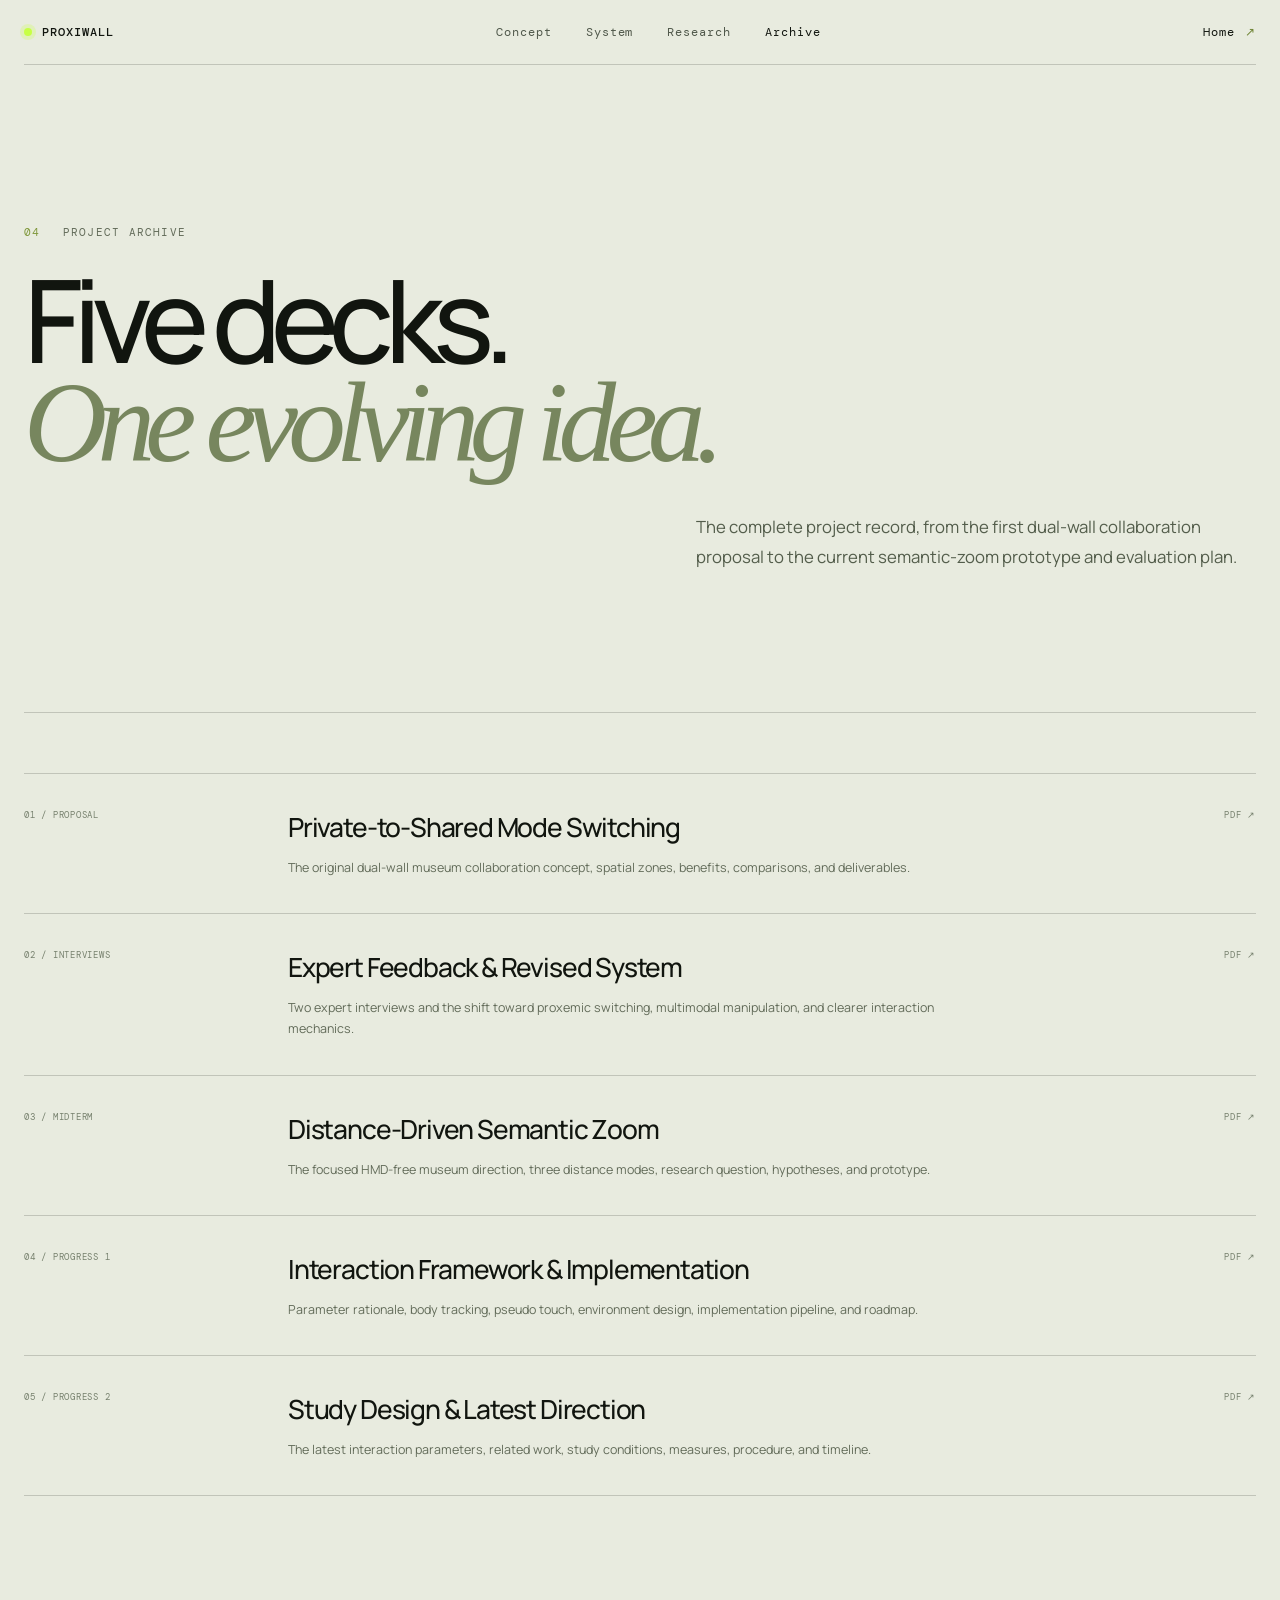
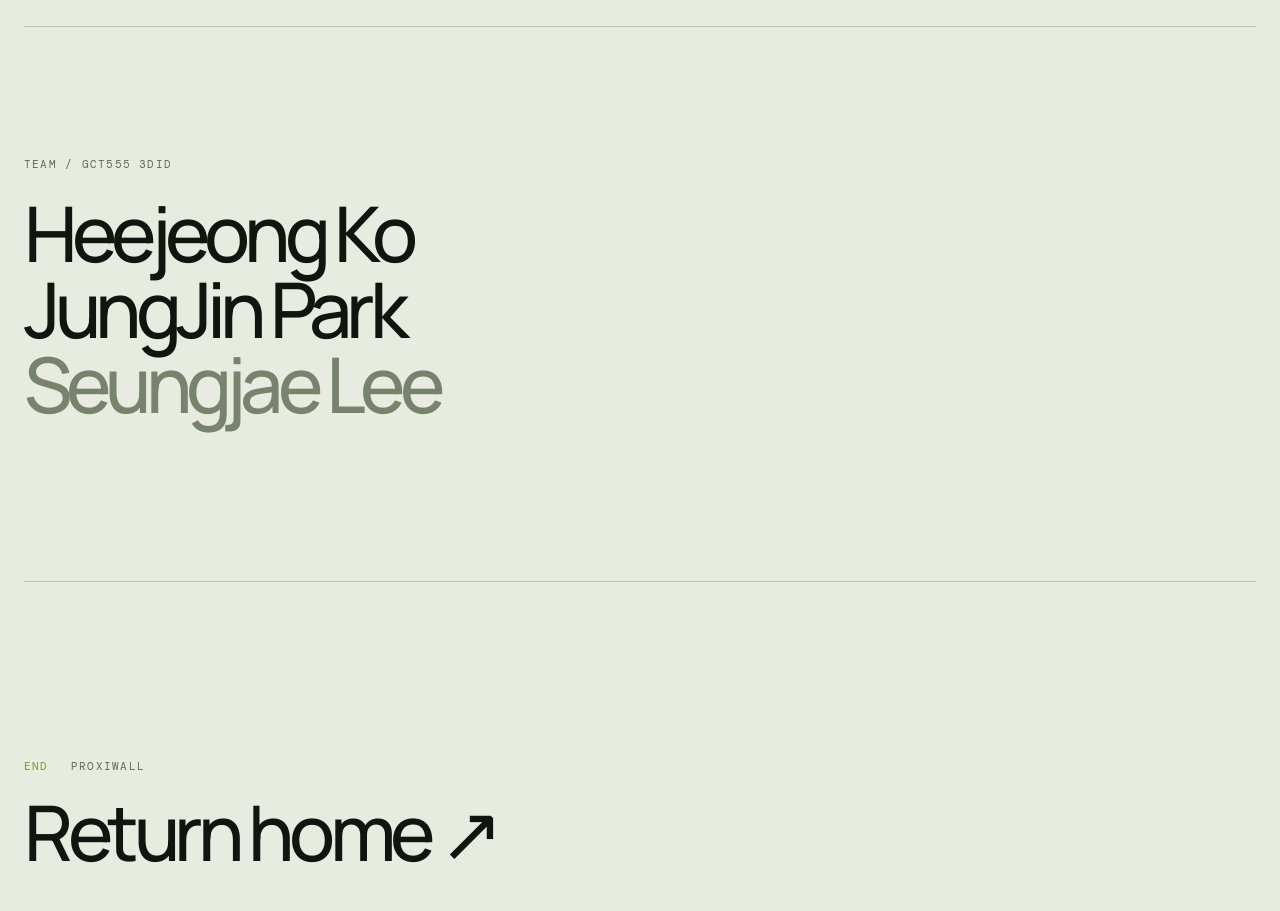
==== archive.html @ 72fbbf5c "Expand site with project research and archive" ====
<!doctype html><html lang="en"><head><meta charset="UTF-8"><meta name="viewport" content="width=device-width,initial-scale=1"><title>Archive — ProxiWall</title><link rel="preconnect" href="https://fonts.googleapis.com"><link rel="preconnect" href="https://fonts.gstatic.com" crossorigin><link href="https://fonts.googleapis.com/css2?family=DM+Mono:wght@300;400;500&family=Manrope:wght@400;500;600;700&display=swap" rel="stylesheet"><link rel="stylesheet" href="./styles.css"></head><body>
<header class="site-header"><a class="wordmark" href="./index.html"><span class="wordmark-dot"></span>PROXIWALL</a><nav><a href="./concept.html">Concept</a><a href="./system.html">System</a><a href="./research.html">Research</a><a class="active" href="./archive.html">Archive</a></nav><a class="header-cta" href="./index.html">Home <span>↗</span></a></header>
<main class="page-shell"><section class="page-hero"><p class="eyebrow"><span>04</span> Project Archive</p><h1>Five decks.<br><em>One evolving idea.</em></h1><p class="lede">The complete project record, from the first dual-wall collaboration proposal to the current semantic-zoom prototype and evaluation plan.</p></section>
<section class="archive-list">
  <a href="./assets/docs/proxiwall-proposal.pdf"><span>01 / PROPOSAL</span><div><h2>Private-to-Shared Mode Switching</h2><p>The original dual-wall museum collaboration concept, spatial zones, benefits, comparisons, and deliverables.</p></div><b>PDF ↗</b></a>
  <a href="./assets/docs/proxiwall-interviews.pdf"><span>02 / INTERVIEWS</span><div><h2>Expert Feedback & Revised System</h2><p>Two expert interviews and the shift toward proxemic switching, multimodal manipulation, and clearer interaction mechanics.</p></div><b>PDF ↗</b></a>
  <a href="./assets/docs/proxiwall-midterm.pdf"><span>03 / MIDTERM</span><div><h2>Distance-Driven Semantic Zoom</h2><p>The focused HMD-free museum direction, three distance modes, research question, hypotheses, and prototype.</p></div><b>PDF ↗</b></a>
  <a href="./assets/docs/proxiwall-progress-1.pdf"><span>04 / PROGRESS 1</span><div><h2>Interaction Framework & Implementation</h2><p>Parameter rationale, body tracking, pseudo touch, environment design, implementation pipeline, and roadmap.</p></div><b>PDF ↗</b></a>
  <a href="./assets/docs/proxiwall-progress-2.pdf"><span>05 / PROGRESS 2</span><div><h2>Study Design & Latest Direction</h2><p>The latest interaction parameters, related work, study conditions, measures, procedure, and timeline.</p></div><b>PDF ↗</b></a>
</section>
<section class="team-section"><p class="section-index">TEAM / GCT555 3DID</p><h2>Heejeong Ko<br>JungJin Park<br><span>Seungjae Lee</span></h2></section>
</main><footer><div><p class="eyebrow"><span>END</span> ProxiWall</p><h2><a href="./index.html">Return home ↗</a></h2></div></footer></body></html>
---- styles.css ----
:root {
  --ink: #11150f;
  --paper: #e8ebdf;
  --paper-soft: #d9decf;
  --acid: #c7ff45;
  --muted: #87907c;
  --line: rgba(17, 21, 15, 0.18);
  --mono: "DM Mono", monospace;
  --sans: "Manrope", sans-serif;
}

* {
  box-sizing: border-box;
}

html {
  scroll-behavior: smooth;
}

body {
  margin: 0;
  overflow-x: hidden;
  background: var(--paper);
  color: var(--ink);
  font-family: var(--sans);
}

a {
  color: inherit;
  text-decoration: none;
}

.ambient {
  position: fixed;
  z-index: -1;
  width: 35rem;
  height: 35rem;
  border-radius: 50%;
  filter: blur(100px);
  opacity: 0.23;
  pointer-events: none;
}

.ambient-one {
  top: -15rem;
  right: -8rem;
  background: var(--acid);
}

.ambient-two {
  bottom: 15%;
  left: -25rem;
  background: #a9b6ff;
}

.site-header {
  width: min(1400px, calc(100% - 48px));
  margin: 0 auto;
  padding: 24px 0;
  display: flex;
  align-items: center;
  justify-content: space-between;
  border-bottom: 1px solid var(--line);
  font-family: var(--mono);
  font-size: 0.75rem;
  letter-spacing: 0.08em;
}

.wordmark {
  display: flex;
  align-items: center;
  gap: 10px;
  font-weight: 500;
}

.wordmark-dot {
  width: 8px;
  height: 8px;
  border-radius: 50%;
  background: var(--acid);
  box-shadow: 0 0 0 4px rgba(199, 255, 69, 0.25);
}

nav {
  display: flex;
  gap: 34px;
}

nav a {
  color: #50584b;
  transition: color 180ms ease;
}

nav a:hover {
  color: var(--ink);
}

.header-cta {
  display: flex;
  gap: 10px;
  align-items: center;
}

.header-cta span {
  color: #708537;
}

main,
footer {
  width: min(1400px, calc(100% - 48px));
  margin-inline: auto;
}

.hero {
  min-height: calc(100vh - 74px);
  padding: 80px 0 70px;
  display: grid;
  grid-template-columns: minmax(0, 0.9fr) minmax(500px, 1.1fr);
  gap: 70px;
  align-items: center;
}

.eyebrow,
.section-index {
  margin: 0;
  color: #626b59;
  font-family: var(--mono);
  font-size: 0.7rem;
  letter-spacing: 0.11em;
  text-transform: uppercase;
}

.eyebrow span {
  margin-right: 14px;
  color: #7f973b;
}

h1,
h2,
h3,
p {
  margin-top: 0;
}

h1 {
  margin: 32px 0 28px;
  font-size: clamp(4.7rem, 9vw, 9.2rem);
  line-height: 0.85;
  letter-spacing: -0.085em;
  font-weight: 500;
}

h1 em {
  color: #77865e;
  font-family: Georgia, serif;
  font-weight: 400;
}

.hero-description {
  max-width: 31rem;
  color: #535d4b;
  font-size: 1rem;
  line-height: 1.8;
}

.hero-actions {
  margin-top: 42px;
  display: flex;
  align-items: center;
  gap: 30px;
}

.button {
  padding: 15px 21px;
  border-radius: 2px;
  font-family: var(--mono);
  font-size: 0.7rem;
  letter-spacing: 0.07em;
  text-transform: uppercase;
}

.button-primary {
  background: var(--ink);
  color: var(--paper);
  transition: transform 180ms ease, background 180ms ease;
}

.button-primary:hover {
  transform: translateY(-2px);
  background: #293122;
}

.text-link {
  color: #535d4b;
  font-family: var(--mono);
  font-size: 0.7rem;
  letter-spacing: 0.05em;
}

.text-link span {
  margin-left: 8px;
}

.proximity-demo {
  position: relative;
  min-height: 610px;
  overflow: hidden;
  border: 1px solid rgba(206, 223, 171, 0.16);
  background:
    radial-gradient(circle at 35% 50%, rgba(199, 255, 69, 0.12), transparent 25%),
    #151a12;
  color: var(--paper);
  cursor: crosshair;
}

.demo-grid {
  position: absolute;
  inset: 0;
  opacity: 0.15;
  background-image:
    linear-gradient(rgba(232, 235, 223, 0.28) 1px, transparent 1px),
    linear-gradient(90deg, rgba(232, 235, 223, 0.28) 1px, transparent 1px);
  background-size: 54px 54px;
}

.demo-label {
  position: absolute;
  z-index: 3;
  display: flex;
  justify-content: space-between;
  font-family: var(--mono);
  font-size: 0.6rem;
  letter-spacing: 0.1em;
}

.demo-label-top {
  top: 20px;
  left: 22px;
  right: 22px;
}

.status-light {
  color: var(--acid);
}

.status-light::before {
  content: "";
  display: inline-block;
  width: 5px;
  height: 5px;
  margin-right: 7px;
  border-radius: 50%;
  background: var(--acid);
  box-shadow: 0 0 8px var(--acid);
}

.range {
  position: absolute;
  z-index: 1;
  top: 50%;
  left: 34%;
  border: 1px solid rgba(199, 255, 69, 0.25);
  border-radius: 50%;
  transform: translate(-50%, -50%);
}

.range-one {
  width: 160px;
  height: 160px;
}

.range-two {
  width: 300px;
  height: 300px;
  opacity: 0.65;
}

.range-three {
  width: 450px;
  height: 450px;
  opacity: 0.35;
}

.presence {
  position: absolute;
  z-index: 2;
  top: 50%;
  left: 34%;
  width: 22px;
  height: 22px;
  border: 1px solid var(--acid);
  border-radius: 50%;
  transform: translate(-50%, -50%);
  transition: top 300ms ease-out, left 300ms ease-out;
}

.presence::before,
.presence::after {
  content: "";
  position: absolute;
  top: 50%;
  left: 50%;
  border-radius: 50%;
  transform: translate(-50%, -50%);
}

.presence::before {
  width: 46px;
  height: 46px;
  border: 1px solid rgba(199, 255, 69, 0.5);
  animation: pulse 2s infinite ease-out;
}

.presence::after {
  width: 5px;
  height: 5px;
  background: var(--acid);
  box-shadow: 0 0 12px var(--acid);
}

@keyframes pulse {
  0% { transform: translate(-50%, -50%) scale(0.7); opacity: 0; }
  35% { opacity: 1; }
  100% { transform: translate(-50%, -50%) scale(1.5); opacity: 0; }
}

.wall-plane {
  position: absolute;
  z-index: 2;
  top: 70px;
  right: 13%;
  bottom: 68px;
  width: 28%;
  border: 1px solid rgba(232, 235, 223, 0.22);
  background: linear-gradient(90deg, rgba(232, 235, 223, 0.02), rgba(199, 255, 69, 0.08));
  box-shadow: 30px 0 90px rgba(199, 255, 69, 0.04);
}

.wall-plane span {
  position: absolute;
  right: -4px;
  bottom: -24px;
  color: #8e9984;
  font-family: var(--mono);
  font-size: 0.55rem;
  letter-spacing: 0.1em;
}

.wall-line {
  position: absolute;
  top: 50%;
  left: 0;
  right: 0;
  height: 1px;
  background: var(--acid);
  box-shadow: 0 0 20px rgba(199, 255, 69, 0.65);
  opacity: 0.65;
}

.distance-readout {
  position: absolute;
  z-index: 3;
  bottom: 20px;
  left: 22px;
  display: flex;
  flex-direction: column;
  gap: 3px;
  font-family: var(--mono);
}

.distance-readout span {
  color: #87907c;
  font-size: 0.5rem;
  letter-spacing: 0.12em;
}

.distance-readout strong {
  color: var(--acid);
  font-size: 1.2rem;
  font-weight: 300;
}

.statement,
.system,
.status-section {
  border-top: 1px solid var(--line);
}

.statement {
  padding: 130px 0;
}

.statement h2,
.system h2,
.status-section h2,
footer h2 {
  margin: 35px 0 0;
  font-size: clamp(2.8rem, 6vw, 6.2rem);
  line-height: 1.02;
  letter-spacing: -0.07em;
  font-weight: 500;
}

.statement h2 span,
.system h2 span,
.status-section h2 span {
  color: #78836d;
}

.statement-details {
  width: 54%;
  margin: 70px 0 0 auto;
  display: grid;
  grid-template-columns: 1.3fr 0.7fr;
  gap: 60px;
}

.statement-details > p,
.section-heading > p,
.status-panel > p {
  color: #586151;
  font-size: 0.9rem;
  line-height: 1.8;
}

.principles {
  display: flex;
  flex-direction: column;
  border-top: 1px solid var(--line);
}

.principles span {
  padding: 10px 0;
  border-bottom: 1px solid var(--line);
  color: #535d4b;
  font-family: var(--mono);
  font-size: 0.62rem;
  letter-spacing: 0.08em;
}

.system {
  padding: 130px 0;
}

.section-heading {
  display: flex;
  align-items: end;
  justify-content: space-between;
  gap: 40px;
}

.section-heading > p {
  max-width: 350px;
  margin-bottom: 10px;
}

.system-grid {
  margin-top: 80px;
  display: grid;
  grid-template-columns: repeat(3, 1fr);
  border-top: 1px solid var(--line);
  border-bottom: 1px solid var(--line);
}

.system-grid article {
  min-height: 390px;
  padding: 24px;
  display: flex;
  flex-direction: column;
  border-right: 1px solid var(--line);
  transition: background 200ms ease;
}

.system-grid article:last-child {
  border-right: 0;
}

.system-grid article:hover {
  background: rgba(255, 255, 255, 0.25);
}

.card-number,
.card-meta {
  color: #707a68;
  font-family: var(--mono);
  font-size: 0.58rem;
  letter-spacing: 0.1em;
}

.card-icon {
  position: relative;
  width: 84px;
  height: 84px;
  margin: 56px 0 36px;
}

.signal-icon i {
  position: absolute;
  top: 50%;
  left: 50%;
  border: 1px solid #879f4b;
  border-radius: 50%;
  transform: translate(-50%, -50%);
}

.signal-icon i:nth-child(1) { width: 14px; height: 14px; background: #879f4b; }
.signal-icon i:nth-child(2) { width: 48px; height: 48px; opacity: 0.7; }
.signal-icon i:nth-child(3) { width: 82px; height: 82px; opacity: 0.35; }

.process-icon {
  display: grid;
  grid-template-columns: repeat(2, 1fr);
  gap: 5px;
}

.process-icon i {
  border: 1px solid #879f4b;
}

.process-icon i:nth-child(2),
.process-icon i:nth-child(3) {
  background: rgba(135, 159, 75, 0.25);
}

.response-icon {
  display: flex;
  align-items: center;
  gap: 8px;
}

.response-icon i {
  width: 8px;
  background: #879f4b;
}

.response-icon i:nth-child(1) { height: 30px; opacity: 0.45; }
.response-icon i:nth-child(2) { height: 58px; opacity: 0.7; }
.response-icon i:nth-child(3) { height: 84px; }

.system-grid h3 {
  margin-bottom: 12px;
  font-size: 1.55rem;
  letter-spacing: -0.04em;
  font-weight: 500;
}

.system-grid article > p:not(.card-number) {
  max-width: 250px;
  color: #626b59;
  font-size: 0.78rem;
  line-height: 1.7;
}

.card-meta {
  margin-top: auto;
}

.status-section {
  padding: 130px 0;
  display: grid;
  grid-template-columns: 1fr 1fr;
  gap: 90px;
}

.status-panel {
  align-self: end;
  padding-top: 20px;
  border-top: 1px solid var(--ink);
}

.status-row {
  padding: 17px 0;
  display: flex;
  justify-content: space-between;
  border-bottom: 1px solid var(--line);
  font-family: var(--mono);
  font-size: 0.65rem;
  letter-spacing: 0.06em;
}

.status-row span {
  color: #747e6b;
}

.status-row strong {
  font-weight: 400;
}

.progress-track {
  height: 4px;
  margin: 38px 0 25px;
  background: rgba(17, 21, 15, 0.1);
}

.progress-track span {
  display: block;
  width: 44%;
  height: 100%;
  background: #859b4d;
}

.status-panel > p {
  max-width: 420px;
  margin-bottom: 0;
}

footer {
  min-height: 330px;
  padding: 72px 0 40px;
  display: grid;
  grid-template-columns: 1fr auto;
  align-items: end;
  border-top: 1px solid var(--line);
}

footer h2 {
  margin-top: 20px;
}

.footer-note,
.back-to-top {
  color: #626b59;
  font-family: var(--mono);
  font-size: 0.62rem;
  letter-spacing: 0.08em;
}

.footer-note {
  align-self: end;
  margin: 0 80px 5px 0;
}

.back-to-top {
  position: absolute;
  right: max(24px, calc((100vw - 1400px) / 2));
}

@media (max-width: 1000px) {
  .hero {
    grid-template-columns: 1fr;
  }

  .proximity-demo {
    min-height: 520px;
  }

  .statement-details {
    width: 75%;
  }
}

@media (max-width: 720px) {
  .site-header,
  main,
  footer {
    width: min(100% - 32px, 1400px);
  }

  .site-header nav {
    display: none;
  }

  .header-cta {
    font-size: 0;
  }

  .header-cta span {
    font-size: 1rem;
  }

  .hero {
    min-height: auto;
    padding: 60px 0 80px;
    gap: 60px;
  }

  h1 {
    font-size: clamp(4rem, 22vw, 6rem);
  }

  .hero-actions {
    align-items: flex-start;
    flex-direction: column;
    gap: 22px;
  }

  .proximity-demo {
    min-height: 430px;
  }

  .range-three {
    width: 330px;
    height: 330px;
  }

  .range-two {
    width: 230px;
    height: 230px;
  }

  .wall-plane {
    right: 8%;
  }

  .statement,
  .system,
  .status-section {
    padding: 85px 0;
  }

  .statement-details,
  .section-heading,
  .status-section {
    width: 100%;
    grid-template-columns: 1fr;
  }

  .statement-details {
    margin-top: 45px;
    gap: 32px;
  }

  .section-heading {
    display: grid;
  }

  .system-grid {
    grid-template-columns: 1fr;
    margin-top: 50px;
  }

  .system-grid article {
    min-height: 330px;
    border-right: 0;
    border-bottom: 1px solid var(--line);
  }

  .system-grid article:last-child {
    border-bottom: 0;
  }

  .card-icon {
    margin: 38px 0 30px;
  }

  .status-section {
    gap: 60px;
  }

  footer {
    min-height: 280px;
    grid-template-columns: 1fr;
    gap: 40px;
  }

  .footer-note {
    display: none;
  }
}

@media (prefers-reduced-motion: reduce) {
  html {
    scroll-behavior: auto;
  }

  *,
  *::before,
  *::after {
    animation-duration: 0.01ms !important;
    transition-duration: 0.01ms !important;
  }
}

/* Multi-page project story */
nav a.active {
  color: var(--ink);
}

.zone-label {
  position: absolute;
  z-index: 3;
  color: #87907c;
  font-family: var(--mono);
  font-size: 0.48rem;
  line-height: 1.7;
  letter-spacing: 0.08em;
  pointer-events: none;
}

.zone-label b {
  color: var(--acid);
  font-weight: 300;
}

.zone-overview { left: 7%; top: 28%; }
.zone-browse { left: 27%; top: 18%; }
.zone-detail { right: 7%; top: 25%; text-align: right; }

.mode-glyph {
  width: 110px;
  height: 84px;
  margin: 56px 0 36px;
  display: grid;
  gap: 5px;
  align-content: center;
}

.mode-glyph i {
  display: block;
  min-height: 18px;
  border: 1px solid #879f4b;
  background: rgba(135, 159, 75, 0.14);
}

.glyph-overview { grid-template-columns: repeat(4, 1fr); }
.glyph-browse { grid-template-columns: repeat(5, 1fr); }
.glyph-browse i:nth-child(3) { min-height: 42px; background: rgba(135, 159, 75, 0.42); }
.glyph-detail { grid-template-columns: 1fr; width: 70px; }
.glyph-detail i { min-height: 70px; background: rgba(135, 159, 75, 0.32); }

.featured-visual {
  padding: 130px 0;
  border-top: 1px solid var(--line);
}

.slide-frame {
  margin: 60px 0 0;
  padding: 10px;
  border: 1px solid var(--line);
  background: rgba(255, 255, 255, 0.28);
}

.slide-frame img {
  display: block;
  width: 100%;
  height: auto;
  filter: saturate(0.72) contrast(1.02);
}

.slide-frame figcaption {
  padding: 12px 4px 2px;
  color: #6f7868;
  font-family: var(--mono);
  font-size: 0.57rem;
  letter-spacing: 0.08em;
  text-transform: uppercase;
}

.page-shell {
  width: min(1400px, calc(100% - 48px));
}

.page-hero {
  min-height: 72vh;
  padding: 110px 0 90px;
  display: flex;
  flex-direction: column;
  justify-content: center;
  border-bottom: 1px solid var(--line);
}

.page-hero h1 {
  max-width: 1100px;
  margin-bottom: 40px;
}

.page-hero .lede {
  width: min(560px, 100%);
  margin: 0 0 0 auto;
  color: #535d4b;
  font-size: 1.05rem;
  line-height: 1.8;
}

.chapter {
  min-height: 70vh;
  padding: 100px 0;
  display: grid;
  grid-template-columns: 0.35fr 1fr;
  gap: 70px;
  border-bottom: 1px solid var(--line);
}

.chapter-label {
  display: flex;
  gap: 20px;
  color: #707a68;
  font-family: var(--mono);
  font-size: 0.62rem;
  letter-spacing: 0.08em;
  text-transform: uppercase;
}

.chapter-label span {
  color: #879f4b;
}

.chapter-body {
  max-width: 850px;
}

.chapter-body h2,
.feature-pair h2,
.evolution h2,
.interview-section h2,
.team-section h2 {
  margin: 24px 0 30px;
  font-size: clamp(3rem, 6vw, 6.5rem);
  line-height: 0.98;
  letter-spacing: -0.075em;
  font-weight: 500;
}

.chapter-body > p:not(.distance-tag),
.feature-pair > div > p:last-child {
  max-width: 650px;
  color: #596252;
  font-size: 0.95rem;
  line-height: 1.9;
}

.distance-tag {
  color: #829745;
  font-family: var(--mono);
  font-size: 0.68rem;
  letter-spacing: 0.12em;
}

.metric-strip {
  margin-top: 70px;
  display: grid;
  grid-template-columns: repeat(3, 1fr);
  border-top: 1px solid var(--line);
}

.metric-strip span {
  padding: 16px 14px 16px 0;
  border-bottom: 1px solid var(--line);
  color: #626b59;
  font-family: var(--mono);
  font-size: 0.6rem;
  letter-spacing: 0.06em;
}

.slide-frame.wide {
  margin: 110px 0;
}

.evolution,
.interview-section,
.hypotheses,
.related-work,
.parameter-table,
.team-section {
  padding: 130px 0;
  border-top: 1px solid var(--line);
}

.evolution-grid,
.quote-grid,
.related-grid {
  margin-top: 65px;
  display: grid;
  grid-template-columns: repeat(3, 1fr);
  border-top: 1px solid var(--line);
  border-bottom: 1px solid var(--line);
}

.evolution-grid article,
.quote-grid article,
.related-grid article {
  min-height: 260px;
  padding: 26px;
  border-right: 1px solid var(--line);
}

.evolution-grid article:last-child,
.quote-grid article:last-child,
.related-grid article:last-child {
  border-right: 0;
}

.evolution-grid span,
.quote-grid span,
.related-grid span,
.spec-grid span {
  color: #77816e;
  font-family: var(--mono);
  font-size: 0.57rem;
  letter-spacing: 0.09em;
}

.evolution-grid h3,
.quote-grid h3,
.related-grid h3 {
  margin: 70px 0 14px;
  font-size: 1.4rem;
  letter-spacing: -0.04em;
  font-weight: 500;
}

.evolution-grid p,
.quote-grid p,
.related-grid p {
  color: #626b59;
  font-size: 0.78rem;
  line-height: 1.7;
}

.spec-grid {
  padding: 80px 0 120px;
  display: grid;
  grid-template-columns: repeat(4, 1fr);
  border-bottom: 1px solid var(--line);
}

.spec-grid article {
  padding: 22px;
  border-right: 1px solid var(--line);
}

.spec-grid article:last-child { border-right: 0; }

.spec-grid strong {
  display: block;
  margin: 35px 0 10px;
  color: #778d40;
  font-family: var(--mono);
  font-size: 1.8rem;
  font-weight: 300;
}

.spec-grid p {
  color: #626b59;
  font-size: 0.72rem;
  line-height: 1.7;
}

.feature-pair {
  padding: 120px 0;
  display: grid;
  grid-template-columns: 0.8fr 1.2fr;
  gap: 80px;
  align-items: center;
  border-bottom: 1px solid var(--line);
}

.feature-pair.reverse {
  grid-template-columns: 1.2fr 0.8fr;
}

.feature-pair .slide-frame {
  margin: 0;
}

.parameter-table {
  max-width: 900px;
  margin-left: auto;
}

.parameter-table .section-index {
  margin-bottom: 50px;
}

.research-question {
  padding: 140px 0;
  border-bottom: 1px solid var(--line);
}

.research-question blockquote {
  max-width: 1100px;
  margin: 55px 0 0;
  font-size: clamp(2.2rem, 5vw, 5.2rem);
  line-height: 1.1;
  letter-spacing: -0.065em;
  font-weight: 500;
}

.quote-grid {
  grid-template-columns: repeat(2, 1fr);
}

.quote-grid article {
  min-height: 340px;
}

.quote-grid h3 {
  margin-top: 100px;
  font-size: 2rem;
}

.hypothesis-list {
  margin-top: 65px;
  border-top: 1px solid var(--line);
}

.hypothesis-list article {
  padding: 24px 0;
  display: grid;
  grid-template-columns: 100px 1fr;
  border-bottom: 1px solid var(--line);
}

.hypothesis-list b {
  color: #829745;
  font-family: var(--mono);
  font-size: 0.75rem;
  font-weight: 400;
}

.hypothesis-list p {
  margin: 0;
  font-size: 1.15rem;
}

.archive-list {
  padding: 60px 0 130px;
}

.archive-list > a {
  padding: 35px 0;
  display: grid;
  grid-template-columns: 0.25fr 1fr auto;
  gap: 40px;
  align-items: start;
  border-bottom: 1px solid var(--line);
  transition: padding 180ms ease, background 180ms ease;
}

.archive-list > a:first-child {
  border-top: 1px solid var(--line);
}

.archive-list > a:hover {
  padding-left: 18px;
  padding-right: 18px;
  background: rgba(255,255,255,0.25);
}

.archive-list span,
.archive-list b {
  color: #77816e;
  font-family: var(--mono);
  font-size: 0.59rem;
  letter-spacing: 0.08em;
  font-weight: 400;
}

.archive-list h2 {
  margin: 0 0 12px;
  font-size: 1.65rem;
  letter-spacing: -0.045em;
  font-weight: 500;
}

.archive-list p {
  max-width: 680px;
  margin: 0;
  color: #626b59;
  font-size: 0.78rem;
  line-height: 1.7;
}

.team-section h2 span,
.chapter-body h2 span,
.feature-pair h2 span,
.evolution h2 span,
.interview-section h2 span {
  color: #78836d;
}

@media (max-width: 900px) {
  .chapter,
  .feature-pair,
  .feature-pair.reverse {
    grid-template-columns: 1fr;
  }

  .spec-grid {
    grid-template-columns: repeat(2, 1fr);
  }

  .spec-grid article:nth-child(2) { border-right: 0; }

  .evolution-grid,
  .related-grid {
    grid-template-columns: 1fr;
  }

  .evolution-grid article,
  .related-grid article {
    min-height: auto;
    border-right: 0;
    border-bottom: 1px solid var(--line);
  }
}

@media (max-width: 720px) {
  .page-shell {
    width: min(100% - 32px, 1400px);
  }

  .page-hero {
    min-height: 70vh;
    padding: 75px 0 65px;
  }

  .page-hero .lede {
    margin-left: 0;
  }

  .chapter,
  .feature-pair,
  .evolution,
  .interview-section,
  .hypotheses,
  .related-work,
  .parameter-table,
  .team-section,
  .featured-visual {
    padding: 80px 0;
  }

  .metric-strip,
  .quote-grid {
    grid-template-columns: 1fr;
  }

  .quote-grid article {
    min-height: 270px;
    border-right: 0;
    border-bottom: 1px solid var(--line);
  }

  .spec-grid {
    grid-template-columns: 1fr;
  }

  .spec-grid article {
    border-right: 0;
    border-bottom: 1px solid var(--line);
  }

  .archive-list > a {
    grid-template-columns: 1fr;
    gap: 15px;
  }

  .hypothesis-list article {
    grid-template-columns: 55px 1fr;
  }

  .slide-frame.wide {
    margin: 70px 0;
  }

  .zone-label {
    display: none;
  }
}
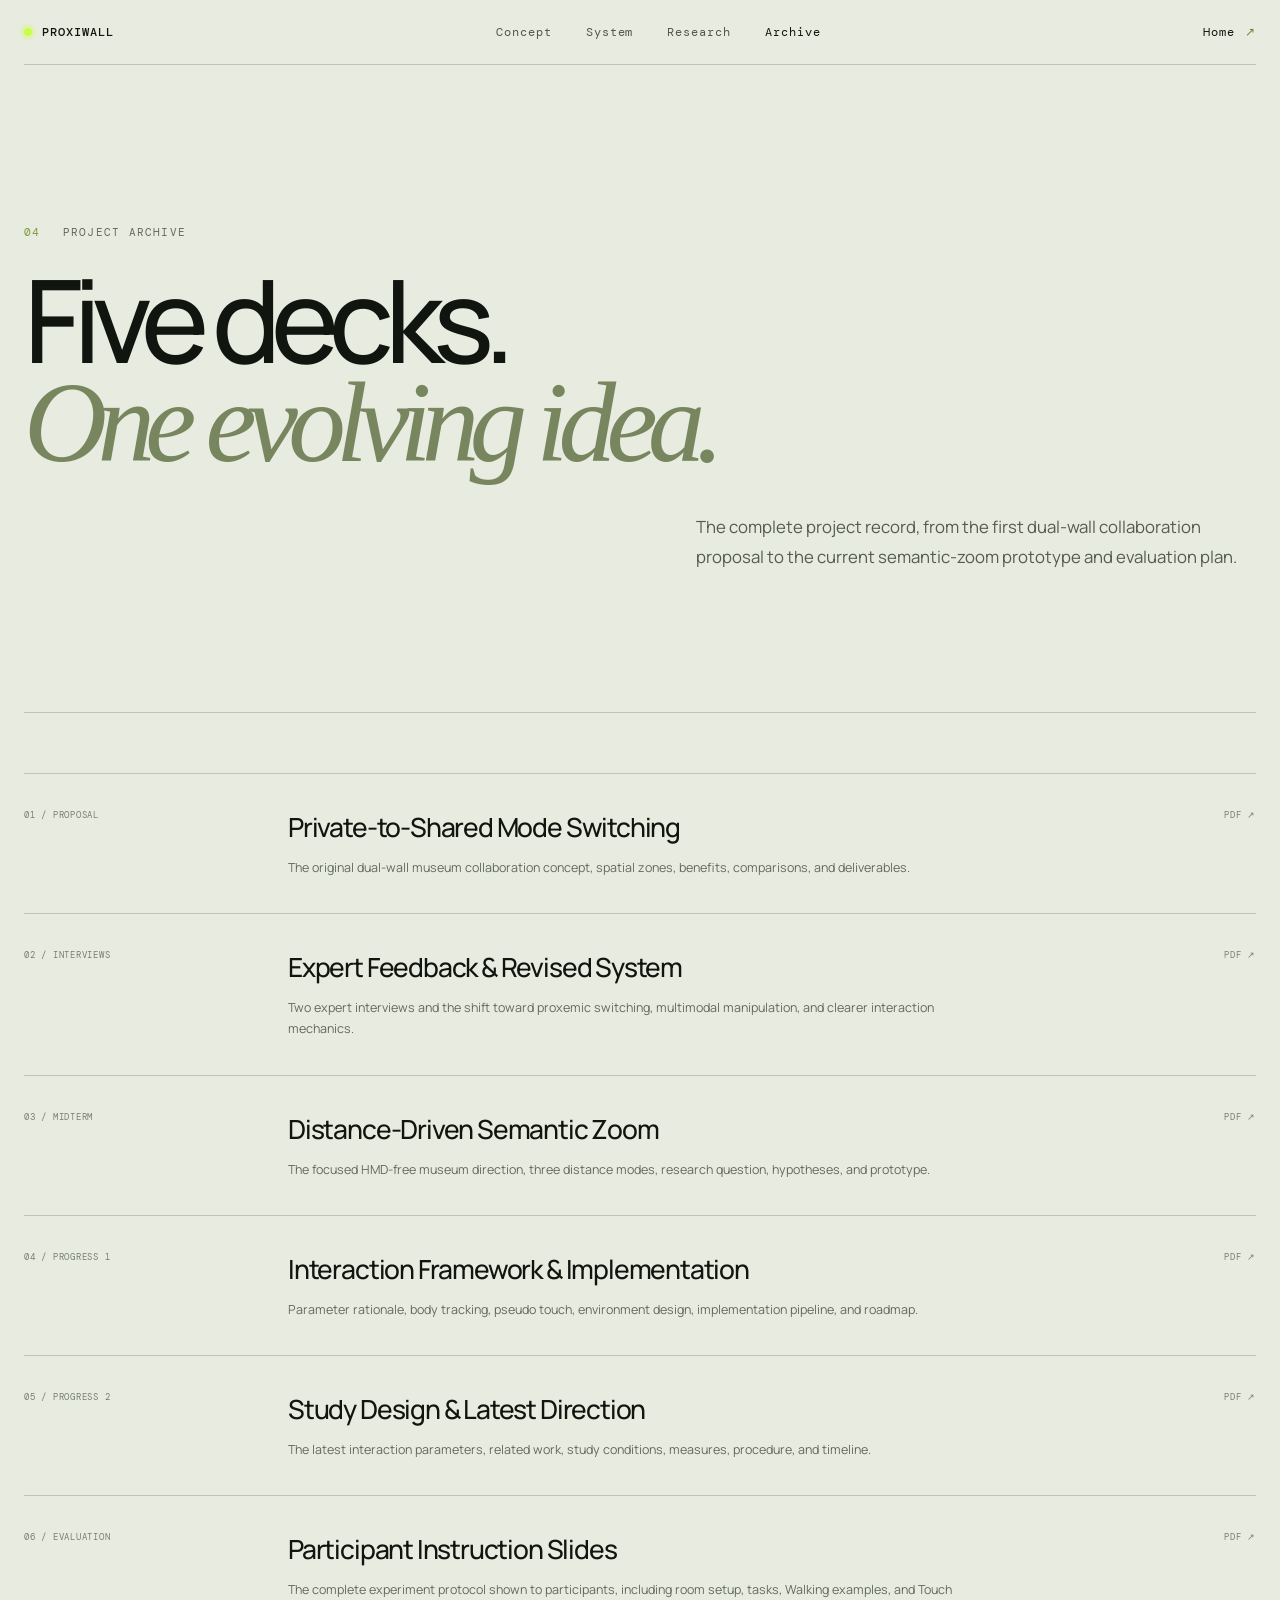
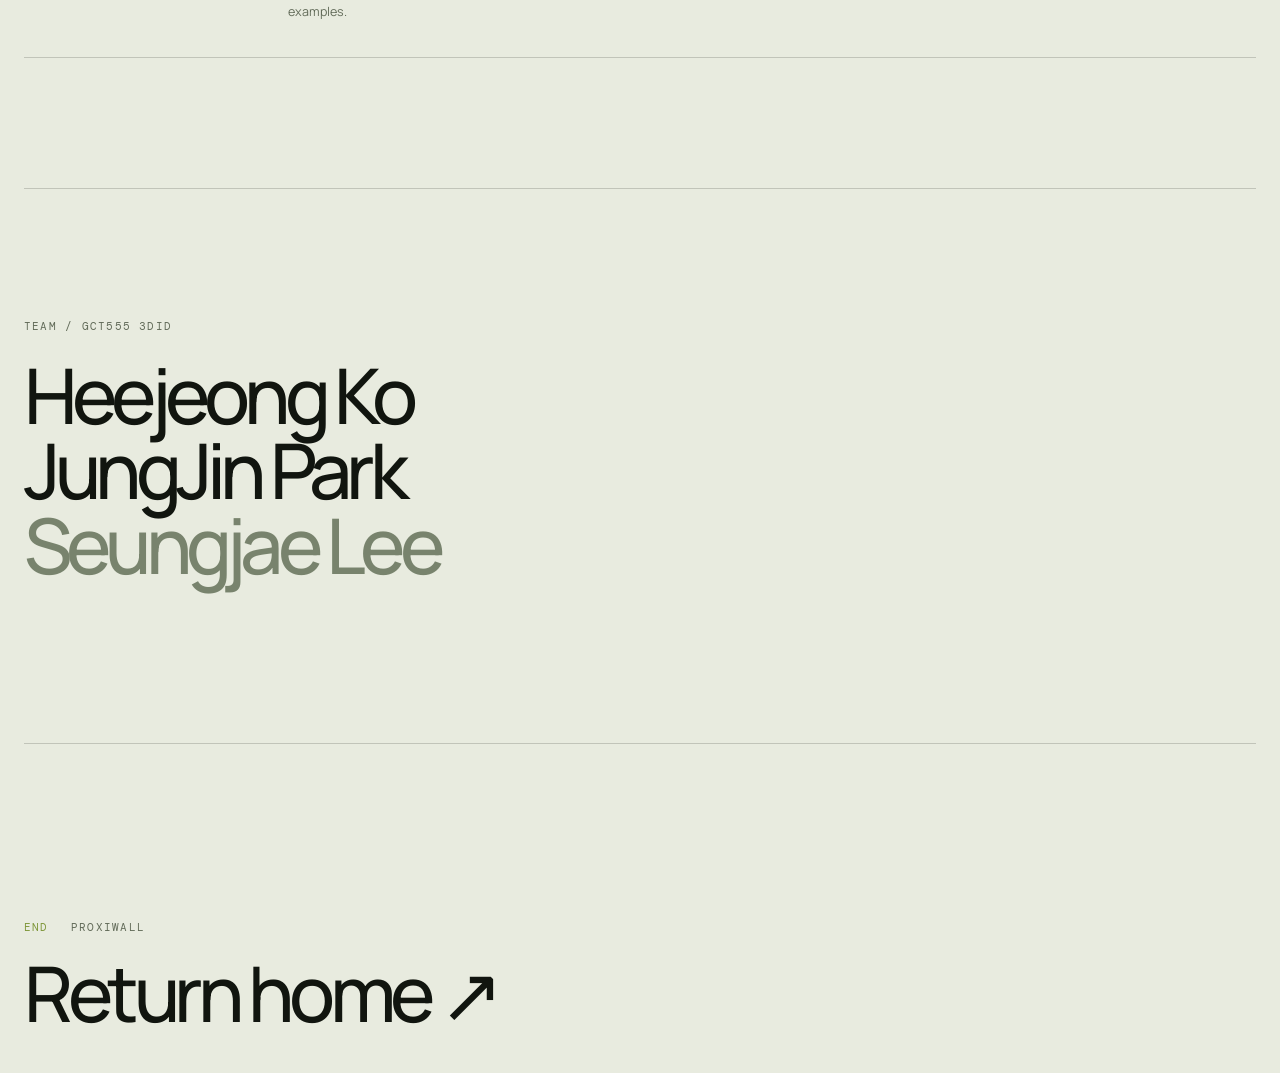
==== commit fd581bbd: "Update evaluation page with study protocol" ====
--- a/archive.html
+++ b/archive.html
@@ -7,6 +7,7 @@
   <a href="./assets/docs/proxiwall-midterm.pdf"><span>03 / MIDTERM</span><div><h2>Distance-Driven Semantic Zoom</h2><p>The focused HMD-free museum direction, three distance modes, research question, hypotheses, and prototype.</p></div><b>PDF ↗</b></a>
   <a href="./assets/docs/proxiwall-progress-1.pdf"><span>04 / PROGRESS 1</span><div><h2>Interaction Framework & Implementation</h2><p>Parameter rationale, body tracking, pseudo touch, environment design, implementation pipeline, and roadmap.</p></div><b>PDF ↗</b></a>
   <a href="./assets/docs/proxiwall-progress-2.pdf"><span>05 / PROGRESS 2</span><div><h2>Study Design & Latest Direction</h2><p>The latest interaction parameters, related work, study conditions, measures, procedure, and timeline.</p></div><b>PDF ↗</b></a>
+  <a href="./assets/docs/3DID-Evaluation.pdf"><span>06 / EVALUATION</span><div><h2>Participant Instruction Slides</h2><p>The complete experiment protocol shown to participants, including room setup, tasks, Walking examples, and Touch examples.</p></div><b>PDF ↗</b></a>
 </section>
 <section class="team-section"><p class="section-index">TEAM / GCT555 3DID</p><h2>Heejeong Ko<br>JungJin Park<br><span>Seungjae Lee</span></h2></section>
 </main><footer><div><p class="eyebrow"><span>END</span> ProxiWall</p><h2><a href="./index.html">Return home ↗</a></h2></div></footer></body></html>
--- a/styles.css
+++ b/styles.css
@@ -599,6 +599,10 @@
   background: #859b4d;
 }
 
+.progress-track.progress-complete span {
+  width: 100%;
+}
+
 .status-panel > p {
   max-width: 420px;
   margin-bottom: 0;
@@ -823,28 +827,414 @@
   border-top: 1px solid var(--line);
 }
 
-.slide-frame {
-  margin: 60px 0 0;
-  padding: 10px;
+.wide-component {
+  margin: 110px 0;
+}
+
+.semantic-funnel {
+  margin-top: 60px;
+  padding: 34px;
+  display: grid;
+  grid-template-columns: 1fr auto 1fr auto 1fr;
+  gap: 18px;
+  align-items: center;
   border: 1px solid var(--line);
-  background: rgba(255, 255, 255, 0.28);
-}
-
-.slide-frame img {
+  background: rgba(255, 255, 255, 0.22);
+}
+
+.funnel-mode {
+  min-height: 300px;
+  padding: 22px;
+  display: flex;
+  flex-direction: column;
+  border: 1px solid var(--line);
+  background: rgba(232, 235, 223, 0.65);
+}
+
+.funnel-mode > span,
+.room-setup span,
+.sensing-diagram > span,
+.pipeline-diagram span,
+.condition-diagram span,
+.study-procedure span,
+.evolution-flow span {
+  color: #71805d;
+  font-family: var(--mono);
+  font-size: 0.55rem;
+  letter-spacing: 0.09em;
+}
+
+.funnel-mode h3 {
+  margin: auto 0 8px;
+  font-size: 1.45rem;
+  letter-spacing: -0.05em;
+  font-weight: 500;
+}
+
+.funnel-mode p {
+  margin: 0;
+  color: #687260;
+  font-size: 0.7rem;
+}
+
+.artifact-field {
+  min-height: 120px;
+  margin: 35px 0;
+  display: grid;
+  gap: 7px;
+  align-content: center;
+}
+
+.artifact-field i {
+  min-height: 28px;
+  border: 1px solid #829745;
+  background: rgba(130, 151, 69, 0.1);
+}
+
+.artifacts-many { grid-template-columns: repeat(4, 1fr); }
+.artifacts-some { grid-template-columns: repeat(5, 1fr); }
+.artifacts-some i:nth-child(3) { min-height: 62px; background: rgba(130, 151, 69, 0.34); }
+.artifacts-one { grid-template-columns: 1fr; padding: 0 25%; }
+.artifacts-one i { min-height: 115px; background: rgba(130, 151, 69, 0.3); }
+
+.funnel-arrow,
+.evolution-flow > b,
+.pipeline-diagram > b,
+.study-procedure > i {
+  color: #7d8e54;
+  font-family: var(--mono);
+  font-size: 0.52rem;
+  font-style: normal;
+  letter-spacing: 0.08em;
+  text-align: center;
+}
+
+.funnel-arrow b {
   display: block;
-  width: 100%;
-  height: auto;
-  filter: saturate(0.72) contrast(1.02);
-}
-
-.slide-frame figcaption {
-  padding: 12px 4px 2px;
-  color: #6f7868;
-  font-family: var(--mono);
-  font-size: 0.57rem;
-  letter-spacing: 0.08em;
-  text-transform: uppercase;
-}
+  margin-top: 8px;
+  font-size: 1.2rem;
+  font-weight: 300;
+}
+
+.evolution-flow {
+  margin-top: 70px;
+  padding: 35px;
+  display: grid;
+  grid-template-columns: 1fr auto 1fr auto 1fr;
+  gap: 22px;
+  align-items: center;
+  border: 1px solid var(--line);
+  background: rgba(255,255,255,0.18);
+}
+
+.evolution-flow article {
+  min-height: 180px;
+  padding: 22px;
+  border: 1px solid var(--line);
+}
+
+.evolution-flow strong {
+  display: block;
+  margin: 55px 0 8px;
+  font-size: 1rem;
+  font-weight: 500;
+}
+
+.evolution-flow p {
+  margin: 0;
+  color: #687260;
+  font-size: 0.7rem;
+  line-height: 1.6;
+}
+
+.room-setup {
+  position: relative;
+  min-height: 560px;
+  overflow: hidden;
+  border: 1px solid var(--line);
+  background:
+    linear-gradient(rgba(17,21,15,.04) 1px, transparent 1px),
+    linear-gradient(90deg, rgba(17,21,15,.04) 1px, transparent 1px),
+    rgba(255,255,255,.18);
+  background-size: 45px 45px;
+}
+
+.ceiling-camera {
+  position: absolute;
+  z-index: 3;
+  top: 35px;
+  left: 50%;
+  text-align: center;
+  transform: translateX(-50%);
+}
+
+.ceiling-camera i {
+  display: block;
+  width: 52px;
+  height: 20px;
+  margin: 0 auto 10px;
+  border: 1px solid var(--ink);
+  background: var(--paper);
+}
+
+.ceiling-camera i::before,
+.ceiling-camera i::after {
+  content: "";
+  display: inline-block;
+  width: 8px;
+  height: 8px;
+  margin: 5px 3px;
+  border-radius: 50%;
+  background: var(--ink);
+}
+
+.ceiling-camera b,
+.led-wall b {
+  color: #829745;
+  font-weight: 400;
+}
+
+.capture-cone {
+  position: absolute;
+  top: 98px;
+  bottom: 110px;
+  left: 50%;
+  width: 65%;
+  transform: translateX(-50%);
+  clip-path: polygon(47% 0, 53% 0, 100% 100%, 0 100%);
+  border-bottom: 1px solid #829745;
+  background: linear-gradient(180deg, rgba(199,255,69,.02), rgba(130,151,69,.13));
+}
+
+.capture-cone span {
+  position: absolute;
+  bottom: 14px;
+  left: 50%;
+  transform: translateX(-50%);
+}
+
+.zone-band {
+  position: absolute;
+  z-index: 2;
+  left: 50%;
+  height: 46px;
+  padding-top: 15px;
+  border: 1px solid rgba(17,21,15,.14);
+  border-radius: 50%;
+  text-align: center;
+  transform: translateX(-50%);
+}
+
+.band-far { bottom: 112px; width: 68%; color: #71805d; }
+.band-mid { bottom: 78px; width: 45%; color: #65783e; background: rgba(130,151,69,.07); }
+.band-near { bottom: 44px; width: 22%; color: #4f6420; background: rgba(199,255,69,.18); }
+
+.led-wall {
+  position: absolute;
+  z-index: 3;
+  right: 5%;
+  bottom: 5px;
+  width: 90%;
+  height: 48px;
+  padding: 15px 22px;
+  border: 1px solid var(--ink);
+  background: var(--ink);
+  color: var(--paper);
+  font-family: var(--mono);
+  font-size: .6rem;
+  letter-spacing: .1em;
+  text-align: right;
+}
+
+.sensing-diagram,
+.touch-diagram {
+  position: relative;
+  min-height: 430px;
+  border: 1px solid var(--line);
+  background: rgba(255,255,255,.2);
+}
+
+.tracked-person {
+  position: absolute;
+  top: 50%;
+  left: 50%;
+  width: 120px;
+  height: 240px;
+  transform: translate(-50%,-50%);
+}
+
+.tracked-person i {
+  position: absolute;
+  display: block;
+  background: #536044;
+}
+
+.tracked-person .head { top: 0; left: 43px; width: 36px; height: 36px; border-radius: 50%; }
+.tracked-person .torso { top: 46px; left: 52px; width: 17px; height: 90px; }
+.tracked-person .arm { top: 66px; width: 75px; height: 7px; }
+.tracked-person .arm-left { left: -13px; transform: rotate(-30deg); }
+.tracked-person .arm-right { right: -13px; transform: rotate(30deg); }
+.tracked-person .leg { top: 132px; width: 8px; height: 100px; }
+.tracked-person .leg-left { left: 43px; transform: rotate(12deg); }
+.tracked-person .leg-right { right: 43px; transform: rotate(-12deg); }
+.tracked-person b { position:absolute; top:88px; left:56px; width:10px; height:10px; border-radius:50%; background:var(--acid); box-shadow:0 0 0 10px rgba(199,255,69,.24); }
+
+.axis {
+  position: absolute;
+  color: #71805d;
+  font-family: var(--mono);
+  font-size: .55rem;
+  letter-spacing: .08em;
+}
+
+.axis-x { left: 10%; right: 10%; bottom: 35px; border-bottom: 1px solid #829745; }
+.axis-z { top: 15%; bottom: 15%; left: 25px; border-left: 1px solid #829745; writing-mode: vertical-rl; }
+.sensing-diagram > span { position:absolute; top:20px; right:20px; }
+
+.pipeline-diagram {
+  padding: 32px;
+  display: grid;
+  grid-template-columns: 1fr auto 1fr auto 1fr auto 1fr;
+  gap: 12px;
+  align-items: center;
+  border: 1px solid var(--line);
+  background: rgba(255,255,255,.2);
+}
+
+.pipeline-diagram article {
+  min-height: 170px;
+  padding: 18px;
+  display: flex;
+  flex-direction: column;
+  border: 1px solid var(--line);
+}
+
+.pipeline-diagram strong,
+.condition-diagram strong {
+  margin-top: auto;
+  font-size: .9rem;
+  font-weight: 500;
+}
+
+.pipeline-diagram p,
+.condition-diagram p {
+  margin: 7px 0 0;
+  color: #687260;
+  font-size: .65rem;
+  line-height: 1.6;
+}
+
+.pipeline-split {
+  background: rgba(130,151,69,.12);
+}
+
+.touch-wall {
+  position: absolute;
+  top: 35px;
+  right: 35px;
+  bottom: 90px;
+  left: 35px;
+  padding: 60px 30px;
+  display: grid;
+  grid-template-columns: repeat(5,1fr);
+  gap: 10px;
+  border: 1px solid var(--ink);
+  background: #182015;
+}
+
+.touch-wall i {
+  height: 90px;
+  border: 1px solid rgba(232,235,223,.35);
+}
+
+.touch-wall i.selected {
+  background: rgba(199,255,69,.2);
+  border-color: var(--acid);
+  box-shadow: 0 0 30px rgba(199,255,69,.2);
+}
+
+.touch-wall span { position:absolute; top:15px; left:18px; color:var(--paper); }
+.touch-hand { position:absolute; z-index:3; right:43%; top:42%; width:80px; height:90px; transform:rotate(-30deg); }
+.touch-hand i { position:absolute; width:28px; height:60px; border-radius:20px; background:#aeb7a2; }
+.touch-hand b { position:absolute; top:-45px; left:8px; width:10px; height:55px; border-radius:8px; background:#aeb7a2; }
+.touch-ripple { position:absolute; z-index:2; top:40%; left:57%; width:50px; height:50px; border:1px solid var(--acid); border-radius:50%; box-shadow:0 0 0 15px rgba(199,255,69,.12),0 0 0 30px rgba(199,255,69,.05); }
+.touch-diagram > p { position:absolute; bottom:20px; margin:0; color:#687260; font-family:var(--mono); font-size:.53rem; }
+.touch-diagram > p:nth-of-type(1) { left:25px; }
+.touch-diagram > p:nth-of-type(2) { left:36%; }
+.touch-diagram > p:nth-of-type(3) { right:25px; }
+.touch-diagram > p span { color:#829745; margin-right:6px; }
+
+.condition-diagram {
+  display: grid;
+  grid-template-columns: 1fr auto 1fr;
+  gap: 18px;
+  align-items: center;
+}
+
+.condition-diagram article {
+  min-height: 320px;
+  padding: 25px;
+  display: flex;
+  flex-direction: column;
+  border: 1px solid var(--line);
+  background: rgba(255,255,255,.2);
+}
+
+.versus {
+  color: #829745;
+  font-family: var(--mono);
+  font-size: .7rem;
+}
+
+.condition-track {
+  position: relative;
+  height: 90px;
+  margin: 45px 0 25px;
+  display: flex;
+  align-items: center;
+  justify-content: space-between;
+  border-bottom: 1px solid #829745;
+}
+
+.condition-track i {
+  width: 18px;
+  height: 18px;
+  border-radius: 50%;
+  background: #829745;
+}
+
+.condition-track i:nth-child(2) { width:34px; height:34px; }
+.condition-track i:nth-child(3) { width:60px; height:60px; background:rgba(130,151,69,.35); border:1px solid #829745; }
+.condition-buttons { margin:55px 0 40px; display:flex; gap:10px; }
+.condition-buttons i { width:42px; height:42px; padding-top:13px; border:1px solid #829745; font-family:var(--mono); font-size:.6rem; font-style:normal; text-align:center; }
+
+.study-procedure {
+  padding: 32px;
+  display: grid;
+  grid-template-columns: repeat(9, auto);
+  gap: 15px;
+  align-items: center;
+  border: 1px solid var(--line);
+  background: rgba(255,255,255,.2);
+}
+
+.study-procedure article {
+  min-height: 170px;
+  padding: 20px;
+  display: flex;
+  flex-direction: column;
+  border: 1px solid var(--line);
+}
+
+.study-procedure b {
+  color: #829745;
+  font-family: var(--mono);
+  font-size: 1.5rem;
+  font-weight: 300;
+}
+
+.study-procedure span { margin-top:auto; }
+.study-procedure strong { margin-top:8px; font-size:.75rem; font-weight:500; }
 
 .page-shell {
   width: min(1400px, calc(100% - 48px));
@@ -942,10 +1332,6 @@
   letter-spacing: 0.06em;
 }
 
-.slide-frame.wide {
-  margin: 110px 0;
-}
-
 .evolution,
 .interview-section,
 .hypotheses,
@@ -1049,10 +1435,6 @@
   grid-template-columns: 1.2fr 0.8fr;
 }
 
-.feature-pair .slide-frame {
-  margin: 0;
-}
-
 .parameter-table {
   max-width: 900px;
   margin-left: auto;
@@ -1113,6 +1495,431 @@
   font-size: 1.15rem;
 }
 
+.evaluation-overview,
+.instruction-section,
+.results-section {
+  padding: 130px 0;
+  border-bottom: 1px solid var(--line);
+}
+
+.evaluation-overview code {
+  padding: 2px 5px;
+  background: rgba(255,255,255,.35);
+  font-family: var(--mono);
+  font-size: .78em;
+}
+
+.study-facts,
+.result-metrics,
+.result-interpretation {
+  margin-top: 70px;
+  display: grid;
+  border-top: 1px solid var(--line);
+  border-bottom: 1px solid var(--line);
+}
+
+.study-facts {
+  grid-template-columns: repeat(4,1fr);
+}
+
+.study-facts article,
+.result-metrics article,
+.result-interpretation article {
+  padding: 25px;
+  border-right: 1px solid var(--line);
+}
+
+.study-facts article:last-child,
+.result-metrics article:last-child,
+.result-interpretation article:last-child {
+  border-right: 0;
+}
+
+.study-facts span,
+.instruction-feature span,
+.instruction-condition > div:first-child span,
+.instruction-grid span,
+.result-metrics span,
+.result-interpretation span {
+  color: #77816e;
+  font-family: var(--mono);
+  font-size: .56rem;
+  letter-spacing: .09em;
+}
+
+.study-facts strong {
+  display: block;
+  margin: 45px 0 12px;
+  color: #778d40;
+  font-family: var(--mono);
+  font-size: 2.8rem;
+  font-weight: 300;
+}
+
+.study-facts p,
+.result-interpretation p,
+.instruction-feature p,
+.instruction-intro {
+  color: #626b59;
+  font-size: .75rem;
+  line-height: 1.75;
+}
+
+.instruction-intro {
+  max-width: 680px;
+  margin: 45px 0 55px auto;
+  font-size: .9rem;
+}
+
+.protocol-flow {
+  margin: 0 0 90px;
+  padding: 18px;
+  display: grid;
+  grid-template-columns: 1fr auto 1fr auto 1fr auto 1fr;
+  gap: 12px;
+  align-items: stretch;
+  border: 1px solid var(--line);
+  background: rgba(255,255,255,.15);
+}
+
+.protocol-flow article {
+  min-height: 210px;
+  padding: 20px;
+  display: flex;
+  flex-direction: column;
+  background: rgba(255,255,255,.22);
+}
+
+.protocol-flow i {
+  align-self: center;
+  color: #829745;
+  font-style: normal;
+}
+
+.protocol-flow span,
+.instruction-block-heading span,
+.task-cycle span,
+.condition-explainer > article > span,
+.instruction-source-heading span,
+.setup-facts span {
+  color: #77816e;
+  font-family: var(--mono);
+  font-size: .56rem;
+  letter-spacing: .09em;
+}
+
+.protocol-flow strong {
+  margin-top: 45px;
+  font-size: 1rem;
+  font-weight: 500;
+}
+
+.protocol-flow p,
+.instruction-block-heading p,
+.task-cycle p,
+.condition-explainer p,
+.instruction-source-heading p,
+.setup-facts p {
+  color: #626b59;
+  font-size: .68rem;
+  line-height: 1.7;
+}
+
+.instruction-block {
+  margin: 90px 0;
+  display: grid;
+  grid-template-columns: .32fr 1fr;
+  gap: 50px;
+  align-items: start;
+}
+
+.instruction-block-heading,
+.instruction-source-heading {
+  padding-top: 18px;
+  border-top: 1px solid var(--ink);
+}
+
+.instruction-block-heading h3,
+.instruction-source-heading h3 {
+  margin: 20px 0 14px;
+  font-size: 1.55rem;
+  font-weight: 500;
+  letter-spacing: -.05em;
+}
+
+.instruction-block-heading code {
+  padding: 2px 4px;
+  background: rgba(255,255,255,.35);
+  font-family: var(--mono);
+  font-size: .85em;
+}
+
+.setup-facts,
+.task-cycle {
+  display: grid;
+  grid-template-columns: repeat(2,1fr);
+  border-top: 1px solid var(--line);
+  border-left: 1px solid var(--line);
+}
+
+.setup-facts article,
+.task-cycle article {
+  min-height: 190px;
+  padding: 24px;
+  border-right: 1px solid var(--line);
+  border-bottom: 1px solid var(--line);
+  background: rgba(255,255,255,.12);
+}
+
+.setup-facts strong {
+  display: block;
+  margin: 42px 0 8px;
+  color: #778d40;
+  font-family: var(--mono);
+  font-size: 1.6rem;
+  font-weight: 300;
+  letter-spacing: -.05em;
+}
+
+.task-cycle article {
+  position: relative;
+}
+
+.task-cycle b {
+  position: absolute;
+  top: 18px;
+  right: 20px;
+  color: rgba(119,141,64,.32);
+  font-family: var(--mono);
+  font-size: 3.8rem;
+  font-weight: 300;
+  line-height: 1;
+}
+
+.task-cycle span {
+  display: block;
+  margin-top: 70px;
+  color: #778d40;
+}
+
+.condition-explainer {
+  margin: 100px 0;
+  display: grid;
+  grid-template-columns: repeat(2,1fr);
+  border: 1px solid var(--line);
+}
+
+.condition-explainer > article {
+  padding: 35px;
+  background: rgba(255,255,255,.16);
+}
+
+.condition-explainer > article:first-child {
+  border-right: 1px solid var(--line);
+  background: rgba(199,255,69,.08);
+}
+
+.condition-explainer h3 {
+  min-height: 80px;
+  margin: 22px 0 35px;
+  font-size: 2rem;
+  font-weight: 500;
+  letter-spacing: -.055em;
+}
+
+.condition-explainer ol {
+  margin: 0;
+  padding: 0;
+  list-style: none;
+  counter-reset: condition-step;
+  border-top: 1px solid var(--line);
+}
+
+.condition-explainer li {
+  position: relative;
+  padding: 20px 0 18px 45px;
+  counter-increment: condition-step;
+  border-bottom: 1px solid var(--line);
+}
+
+.condition-explainer li::before {
+  content: "0" counter(condition-step);
+  position: absolute;
+  left: 0;
+  color: #829745;
+  font-family: var(--mono);
+  font-size: .6rem;
+}
+
+.condition-explainer li b {
+  font-size: .8rem;
+  font-weight: 600;
+}
+
+.condition-explainer li p {
+  margin: 5px 0 0;
+}
+
+.instruction-source-heading {
+  max-width: 680px;
+  margin: 120px 0 35px auto;
+}
+
+.instruction-feature {
+  display: grid;
+  grid-template-columns: 1.55fr .45fr;
+  border: 1px solid var(--line);
+  background: rgba(255,255,255,.2);
+}
+
+.instruction-feature a {
+  padding: 14px;
+  border-right: 1px solid var(--line);
+}
+
+.instruction-feature img,
+.instruction-grid img,
+.result-figure img {
+  display: block;
+  width: 100%;
+  height: auto;
+}
+
+.instruction-feature > div {
+  padding: 28px;
+  display: flex;
+  flex-direction: column;
+  justify-content: flex-end;
+}
+
+.instruction-feature h3,
+.instruction-condition h3,
+.result-interpretation h3 {
+  margin: 16px 0 12px;
+  font-size: 1.35rem;
+  letter-spacing: -.045em;
+  font-weight: 500;
+}
+
+.instruction-condition {
+  margin-top: 70px;
+  display: grid;
+  grid-template-columns: .25fr 1fr;
+  gap: 35px;
+}
+
+.instruction-condition > div:first-child {
+  padding-top: 18px;
+  border-top: 1px solid var(--ink);
+}
+
+.instruction-grid {
+  display: grid;
+  grid-template-columns: repeat(3,1fr);
+  gap: 15px;
+}
+
+.instruction-grid-setup {
+  margin-top: 18px;
+}
+
+.instruction-grid a {
+  padding: 8px;
+  border: 1px solid var(--line);
+  background: rgba(255,255,255,.18);
+  transition: transform 180ms ease, background 180ms ease;
+}
+
+.instruction-grid a:hover {
+  transform: translateY(-3px);
+  background: rgba(255,255,255,.45);
+}
+
+.instruction-grid span {
+  display: block;
+  padding: 10px 4px 3px;
+}
+
+.result-metrics {
+  grid-template-columns: repeat(4,1fr);
+}
+
+.result-metrics article {
+  min-height: 270px;
+  display: flex;
+  flex-direction: column;
+}
+
+.result-metrics .result-win {
+  background: rgba(199,255,69,.13);
+}
+
+.result-metrics strong {
+  margin-top: 55px;
+  font-family: var(--mono);
+  font-size: clamp(2.2rem,4vw,4.2rem);
+  font-weight: 300;
+  letter-spacing: -.07em;
+}
+
+.result-metrics strong small {
+  font-size: .45em;
+}
+
+.result-metrics p {
+  margin: 3px 0 0;
+  color: #607044;
+  font-size: .72rem;
+}
+
+.result-metrics b {
+  margin-top: auto;
+  color: #626b59;
+  font-family: var(--mono);
+  font-size: .55rem;
+  font-weight: 400;
+  letter-spacing: .03em;
+}
+
+.result-interpretation {
+  margin: 40px 0 80px;
+  grid-template-columns: repeat(3,1fr);
+}
+
+.result-interpretation article {
+  min-height: 250px;
+}
+
+.result-interpretation h3 {
+  margin-top: 70px;
+}
+
+.result-figure {
+  margin: 0;
+  padding: 12px;
+  border: 1px solid var(--line);
+  background: rgba(255,255,255,.2);
+}
+
+.result-figure-wide {
+  margin-bottom: 18px;
+}
+
+.result-figure-grid {
+  display: grid;
+  grid-template-columns: repeat(2,1fr);
+  gap: 18px;
+}
+
+.result-figure figcaption {
+  padding: 13px 4px 2px;
+  color: #66705e;
+  font-family: var(--mono);
+  font-size: .55rem;
+  line-height: 1.6;
+  letter-spacing: .03em;
+}
+
 .archive-list {
   padding: 60px 0 130px;
 }
@@ -1192,6 +1999,66 @@
     min-height: auto;
     border-right: 0;
     border-bottom: 1px solid var(--line);
+  }
+
+  .semantic-funnel,
+  .evolution-flow,
+  .condition-diagram {
+    grid-template-columns: 1fr;
+  }
+
+  .funnel-arrow,
+  .evolution-flow > b {
+    transform: rotate(90deg);
+  }
+
+  .pipeline-diagram {
+    grid-template-columns: 1fr;
+  }
+
+  .pipeline-diagram > b {
+    transform: rotate(90deg);
+  }
+
+  .study-procedure {
+    grid-template-columns: 1fr;
+  }
+
+  .study-procedure > i {
+    transform: rotate(90deg);
+  }
+
+  .study-facts,
+  .result-metrics,
+  .result-interpretation {
+    grid-template-columns: repeat(2,1fr);
+  }
+
+  .instruction-feature,
+  .instruction-condition,
+  .instruction-block {
+    grid-template-columns: 1fr;
+  }
+
+  .protocol-flow {
+    grid-template-columns: 1fr;
+  }
+
+  .protocol-flow article {
+    min-height: auto;
+  }
+
+  .protocol-flow i {
+    transform: rotate(90deg);
+  }
+
+  .instruction-feature a {
+    border-right: 0;
+    border-bottom: 1px solid var(--line);
+  }
+
+  .instruction-grid {
+    grid-template-columns: repeat(2,1fr);
   }
 }
 
@@ -1221,6 +2088,12 @@
     padding: 80px 0;
   }
 
+  .evaluation-overview,
+  .instruction-section,
+  .results-section {
+    padding: 80px 0;
+  }
+
   .metric-strip,
   .quote-grid {
     grid-template-columns: 1fr;
@@ -1236,6 +2109,36 @@
     grid-template-columns: 1fr;
   }
 
+  .study-facts,
+  .result-metrics,
+  .result-interpretation,
+  .instruction-grid,
+  .result-figure-grid,
+  .setup-facts,
+  .task-cycle,
+  .condition-explainer {
+    grid-template-columns: 1fr;
+  }
+
+  .condition-explainer > article:first-child {
+    border-right: 0;
+    border-bottom: 1px solid var(--line);
+  }
+
+  .study-facts article,
+  .result-metrics article,
+  .result-interpretation article {
+    min-height: auto;
+    border-right: 0;
+    border-bottom: 1px solid var(--line);
+  }
+
+  .study-facts article:last-child,
+  .result-metrics article:last-child,
+  .result-interpretation article:last-child {
+    border-bottom: 0;
+  }
+
   .spec-grid article {
     border-right: 0;
     border-bottom: 1px solid var(--line);
@@ -1250,11 +2153,54 @@
     grid-template-columns: 55px 1fr;
   }
 
-  .slide-frame.wide {
-    margin: 70px 0;
-  }
-
   .zone-label {
     display: none;
   }
-}
+
+  .wide-component {
+    margin: 70px 0;
+  }
+
+  .semantic-funnel,
+  .evolution-flow,
+  .pipeline-diagram,
+  .study-procedure {
+    padding: 18px;
+  }
+
+  .funnel-mode {
+    min-height: 250px;
+  }
+
+  .room-setup {
+    min-height: 430px;
+  }
+
+  .capture-cone {
+    width: 90%;
+  }
+
+  .band-far { width: 92%; }
+  .band-mid { width: 67%; }
+  .band-near { width: 38%; }
+
+  .sensing-diagram,
+  .touch-diagram {
+    min-height: 390px;
+  }
+
+  .touch-wall {
+    right: 18px;
+    left: 18px;
+    padding: 60px 12px;
+  }
+
+  .touch-wall i {
+    height: 70px;
+  }
+
+  .touch-diagram > p:nth-of-type(2),
+  .touch-diagram > p:nth-of-type(3) {
+    display: none;
+  }
+}
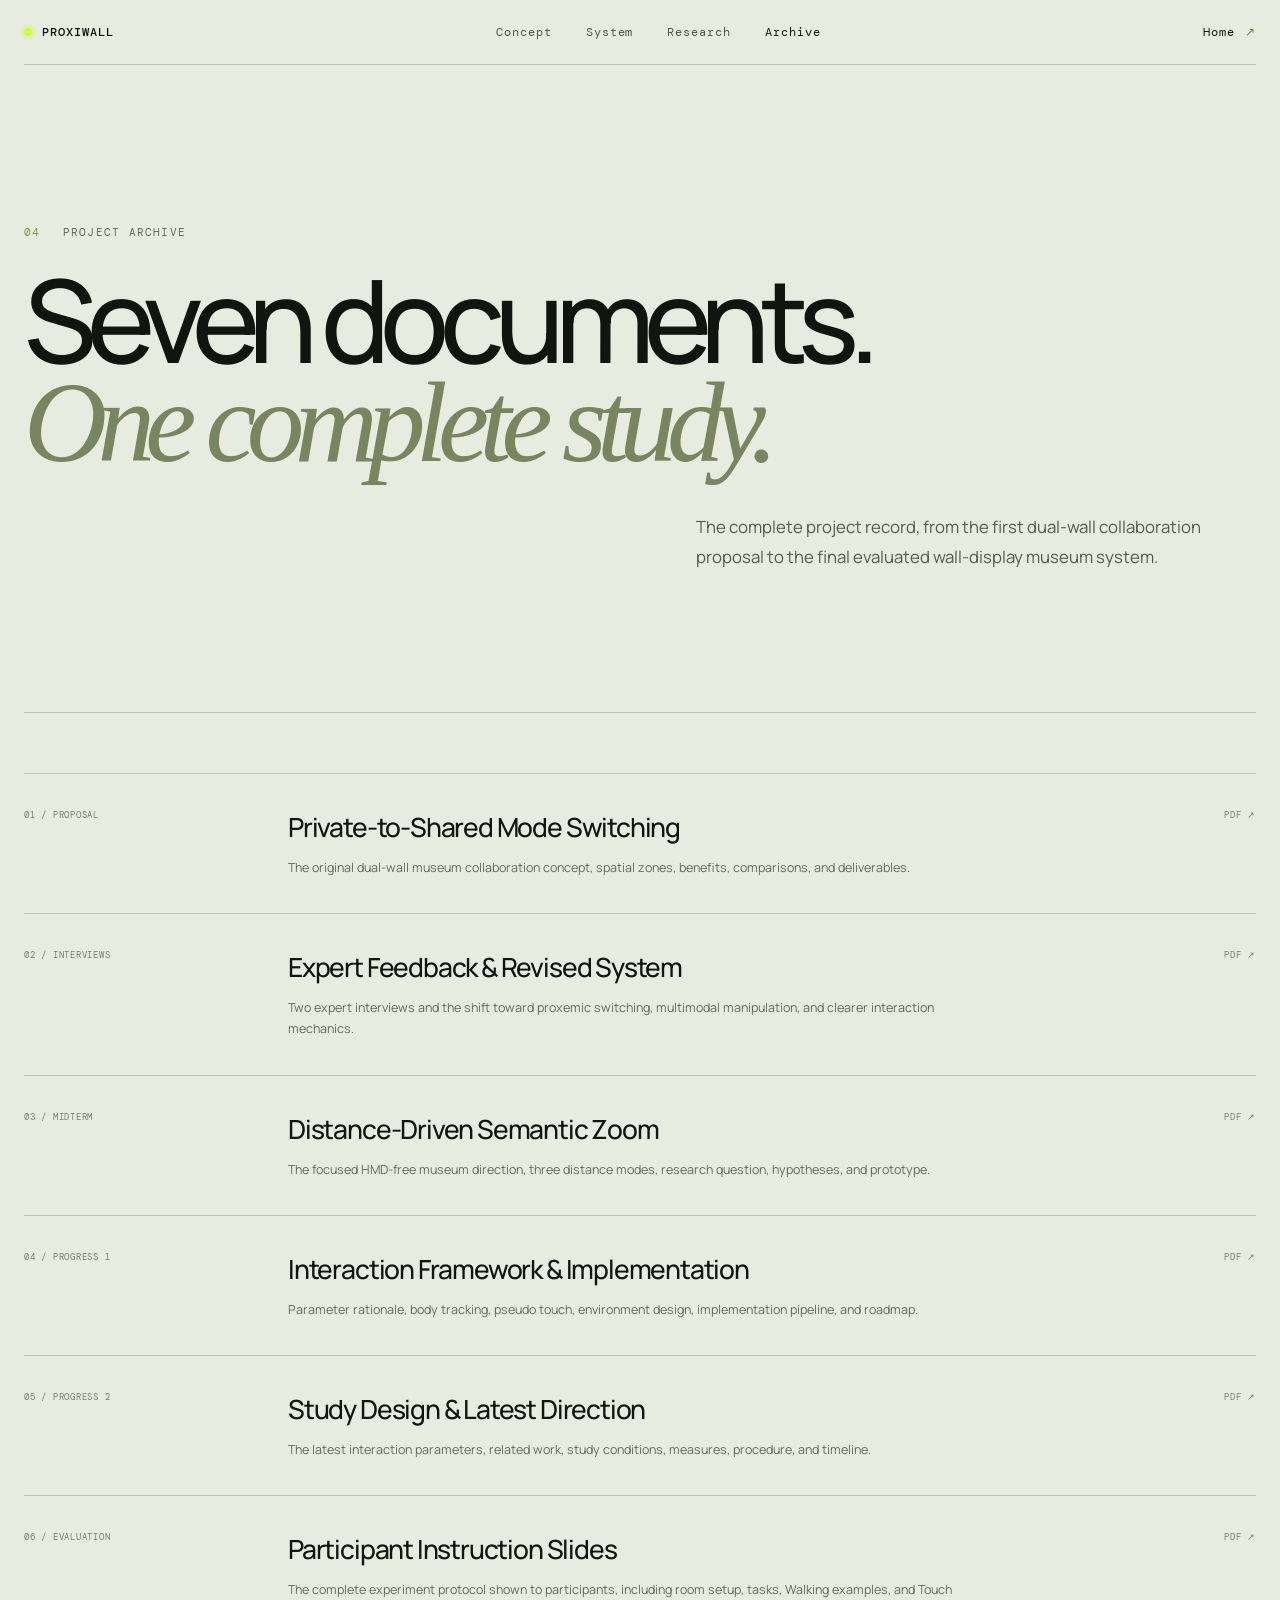
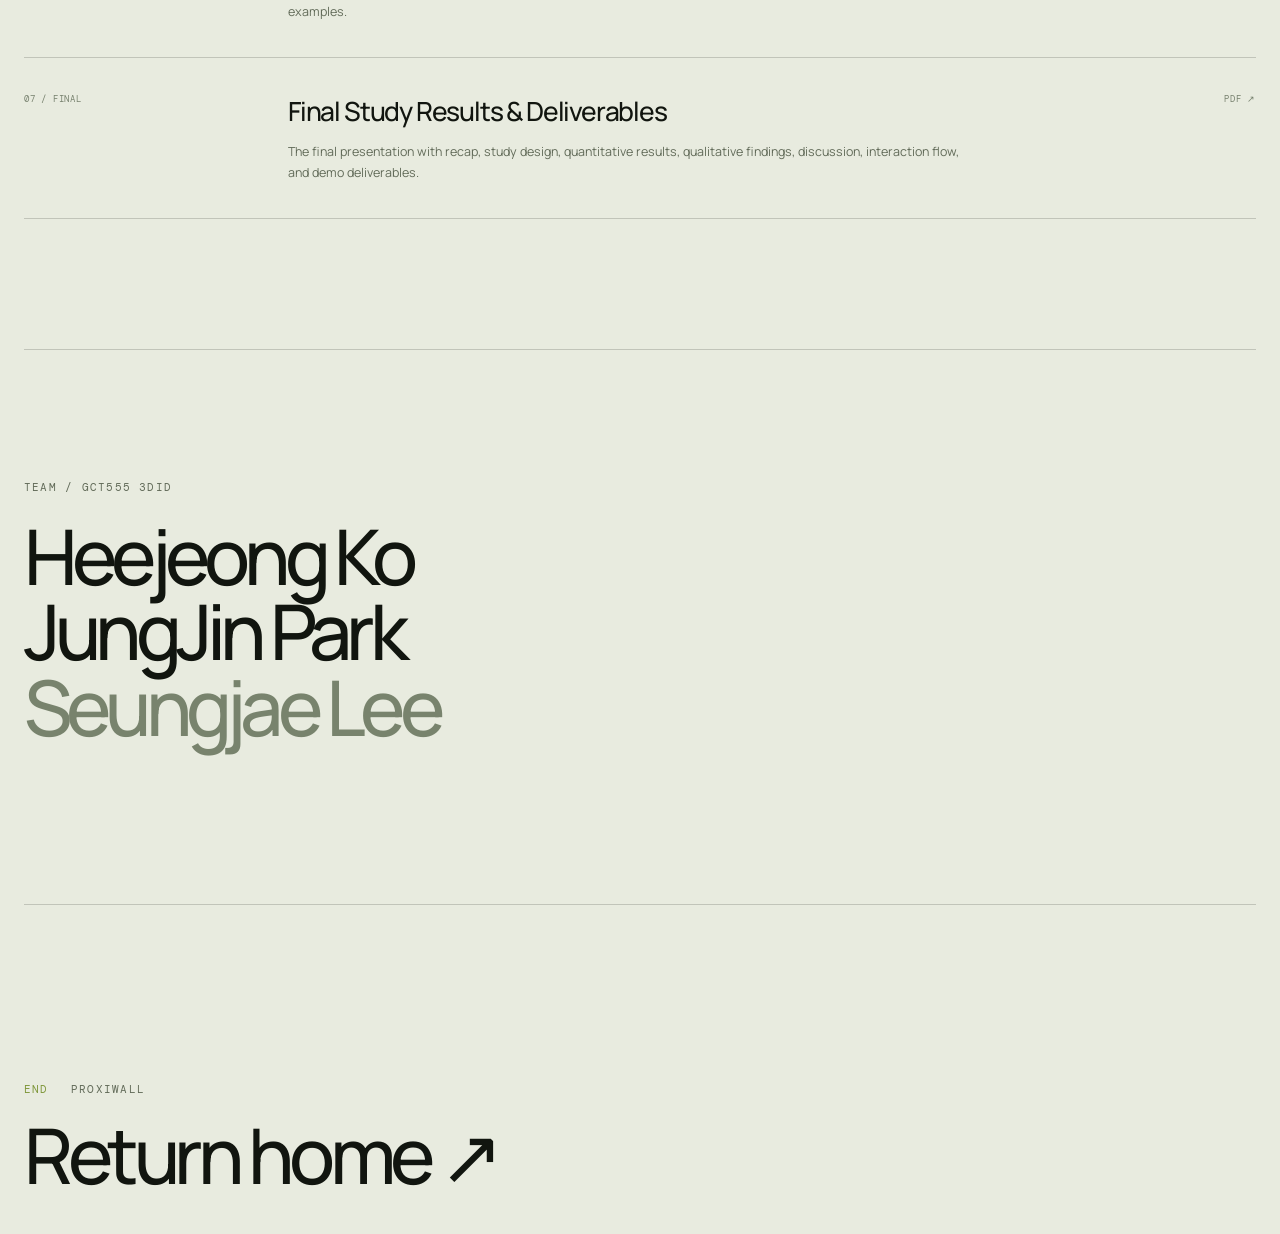
==== commit 9db1bce8: "Update site with final study results" ====
--- a/archive.html
+++ b/archive.html
@@ -1,6 +1,6 @@
 <!doctype html><html lang="en"><head><meta charset="UTF-8"><meta name="viewport" content="width=device-width,initial-scale=1"><title>Archive — ProxiWall</title><link rel="preconnect" href="https://fonts.googleapis.com"><link rel="preconnect" href="https://fonts.gstatic.com" crossorigin><link href="https://fonts.googleapis.com/css2?family=DM+Mono:wght@300;400;500&family=Manrope:wght@400;500;600;700&display=swap" rel="stylesheet"><link rel="stylesheet" href="./styles.css"></head><body>
 <header class="site-header"><a class="wordmark" href="./index.html"><span class="wordmark-dot"></span>PROXIWALL</a><nav><a href="./concept.html">Concept</a><a href="./system.html">System</a><a href="./research.html">Research</a><a class="active" href="./archive.html">Archive</a></nav><a class="header-cta" href="./index.html">Home <span>↗</span></a></header>
-<main class="page-shell"><section class="page-hero"><p class="eyebrow"><span>04</span> Project Archive</p><h1>Five decks.<br><em>One evolving idea.</em></h1><p class="lede">The complete project record, from the first dual-wall collaboration proposal to the current semantic-zoom prototype and evaluation plan.</p></section>
+<main class="page-shell"><section class="page-hero"><p class="eyebrow"><span>04</span> Project Archive</p><h1>Seven documents.<br><em>One complete study.</em></h1><p class="lede">The complete project record, from the first dual-wall collaboration proposal to the final evaluated wall-display museum system.</p></section>
 <section class="archive-list">
   <a href="./assets/docs/proxiwall-proposal.pdf"><span>01 / PROPOSAL</span><div><h2>Private-to-Shared Mode Switching</h2><p>The original dual-wall museum collaboration concept, spatial zones, benefits, comparisons, and deliverables.</p></div><b>PDF ↗</b></a>
   <a href="./assets/docs/proxiwall-interviews.pdf"><span>02 / INTERVIEWS</span><div><h2>Expert Feedback & Revised System</h2><p>Two expert interviews and the shift toward proxemic switching, multimodal manipulation, and clearer interaction mechanics.</p></div><b>PDF ↗</b></a>
@@ -8,6 +8,7 @@
   <a href="./assets/docs/proxiwall-progress-1.pdf"><span>04 / PROGRESS 1</span><div><h2>Interaction Framework & Implementation</h2><p>Parameter rationale, body tracking, pseudo touch, environment design, implementation pipeline, and roadmap.</p></div><b>PDF ↗</b></a>
   <a href="./assets/docs/proxiwall-progress-2.pdf"><span>05 / PROGRESS 2</span><div><h2>Study Design & Latest Direction</h2><p>The latest interaction parameters, related work, study conditions, measures, procedure, and timeline.</p></div><b>PDF ↗</b></a>
   <a href="./assets/docs/3DID-Evaluation.pdf"><span>06 / EVALUATION</span><div><h2>Participant Instruction Slides</h2><p>The complete experiment protocol shown to participants, including room setup, tasks, Walking examples, and Touch examples.</p></div><b>PDF ↗</b></a>
+  <a href="./assets/docs/3DID-Final.pdf"><span>07 / FINAL</span><div><h2>Final Study Results & Deliverables</h2><p>The final presentation with recap, study design, quantitative results, qualitative findings, discussion, interaction flow, and demo deliverables.</p></div><b>PDF ↗</b></a>
 </section>
 <section class="team-section"><p class="section-index">TEAM / GCT555 3DID</p><h2>Heejeong Ko<br>JungJin Park<br><span>Seungjae Lee</span></h2></section>
 </main><footer><div><p class="eyebrow"><span>END</span> ProxiWall</p><h2><a href="./index.html">Return home ↗</a></h2></div></footer></body></html>
--- a/styles.css
+++ b/styles.css
@@ -1496,8 +1496,11 @@
 }
 
 .evaluation-overview,
+.condition-section,
 .instruction-section,
-.results-section {
+.results-section,
+.subjective-section,
+.discussion-section {
   padding: 130px 0;
   border-bottom: 1px solid var(--line);
 }
@@ -1511,7 +1514,9 @@
 
 .study-facts,
 .result-metrics,
-.result-interpretation {
+.result-interpretation,
+.subjective-grid,
+.discussion-grid {
   margin-top: 70px;
   display: grid;
   border-top: 1px solid var(--line);
@@ -1524,14 +1529,18 @@
 
 .study-facts article,
 .result-metrics article,
-.result-interpretation article {
+.result-interpretation article,
+.subjective-grid article,
+.discussion-grid article {
   padding: 25px;
   border-right: 1px solid var(--line);
 }
 
 .study-facts article:last-child,
 .result-metrics article:last-child,
-.result-interpretation article:last-child {
+.result-interpretation article:last-child,
+.subjective-grid article:last-child,
+.discussion-grid article:last-child {
   border-right: 0;
 }
 
@@ -1540,7 +1549,10 @@
 .instruction-condition > div:first-child span,
 .instruction-grid span,
 .result-metrics span,
-.result-interpretation span {
+.result-interpretation span,
+.subjective-grid span,
+.final-quotes span,
+.discussion-grid span {
   color: #77816e;
   font-family: var(--mono);
   font-size: .56rem;
@@ -1844,6 +1856,10 @@
   grid-template-columns: repeat(4,1fr);
 }
 
+.final-protocol {
+  grid-template-columns: 1fr auto 1fr auto 1fr auto 1fr auto 1fr;
+}
+
 .result-metrics article {
   min-height: 270px;
   display: flex;
@@ -1918,6 +1934,71 @@
   font-size: .55rem;
   line-height: 1.6;
   letter-spacing: .03em;
+}
+
+.subjective-grid {
+  grid-template-columns: repeat(3,1fr);
+}
+
+.subjective-grid article {
+  min-height: 260px;
+  display: flex;
+  flex-direction: column;
+}
+
+.subjective-grid strong {
+  margin-top: 60px;
+  color: #778d40;
+  font-family: var(--mono);
+  font-size: clamp(2.4rem,4.5vw,4.6rem);
+  font-weight: 300;
+  letter-spacing: -.07em;
+}
+
+.subjective-grid p {
+  margin: 4px 0 0;
+  color: #607044;
+  font-size: .72rem;
+}
+
+.subjective-grid b {
+  margin-top: auto;
+  color: #626b59;
+  font-family: var(--mono);
+  font-size: .55rem;
+  font-weight: 400;
+  letter-spacing: .03em;
+}
+
+.final-quotes {
+  grid-template-columns: repeat(4,1fr);
+  margin-top: 45px;
+}
+
+.final-quotes article {
+  min-height: 310px;
+}
+
+.final-quotes h3 {
+  margin-top: 90px;
+  font-size: 1.35rem;
+}
+
+.discussion-grid {
+  grid-template-columns: repeat(4,1fr);
+}
+
+.discussion-grid article {
+  min-height: 260px;
+  background: rgba(255,255,255,.14);
+}
+
+.discussion-grid h3 {
+  margin: 95px 0 0;
+  font-size: 1.25rem;
+  line-height: 1.35;
+  letter-spacing: -.04em;
+  font-weight: 500;
 }
 
 .archive-list {
@@ -2041,6 +2122,10 @@
   }
 
   .protocol-flow {
+    grid-template-columns: 1fr;
+  }
+
+  .final-protocol {
     grid-template-columns: 1fr;
   }
 
@@ -2112,6 +2197,9 @@
   .study-facts,
   .result-metrics,
   .result-interpretation,
+  .subjective-grid,
+  .discussion-grid,
+  .final-quotes,
   .instruction-grid,
   .result-figure-grid,
   .setup-facts,
@@ -2127,7 +2215,9 @@
 
   .study-facts article,
   .result-metrics article,
-  .result-interpretation article {
+  .result-interpretation article,
+  .subjective-grid article,
+  .discussion-grid article {
     min-height: auto;
     border-right: 0;
     border-bottom: 1px solid var(--line);
@@ -2135,7 +2225,9 @@
 
   .study-facts article:last-child,
   .result-metrics article:last-child,
-  .result-interpretation article:last-child {
+  .result-interpretation article:last-child,
+  .subjective-grid article:last-child,
+  .discussion-grid article:last-child {
     border-bottom: 0;
   }
 
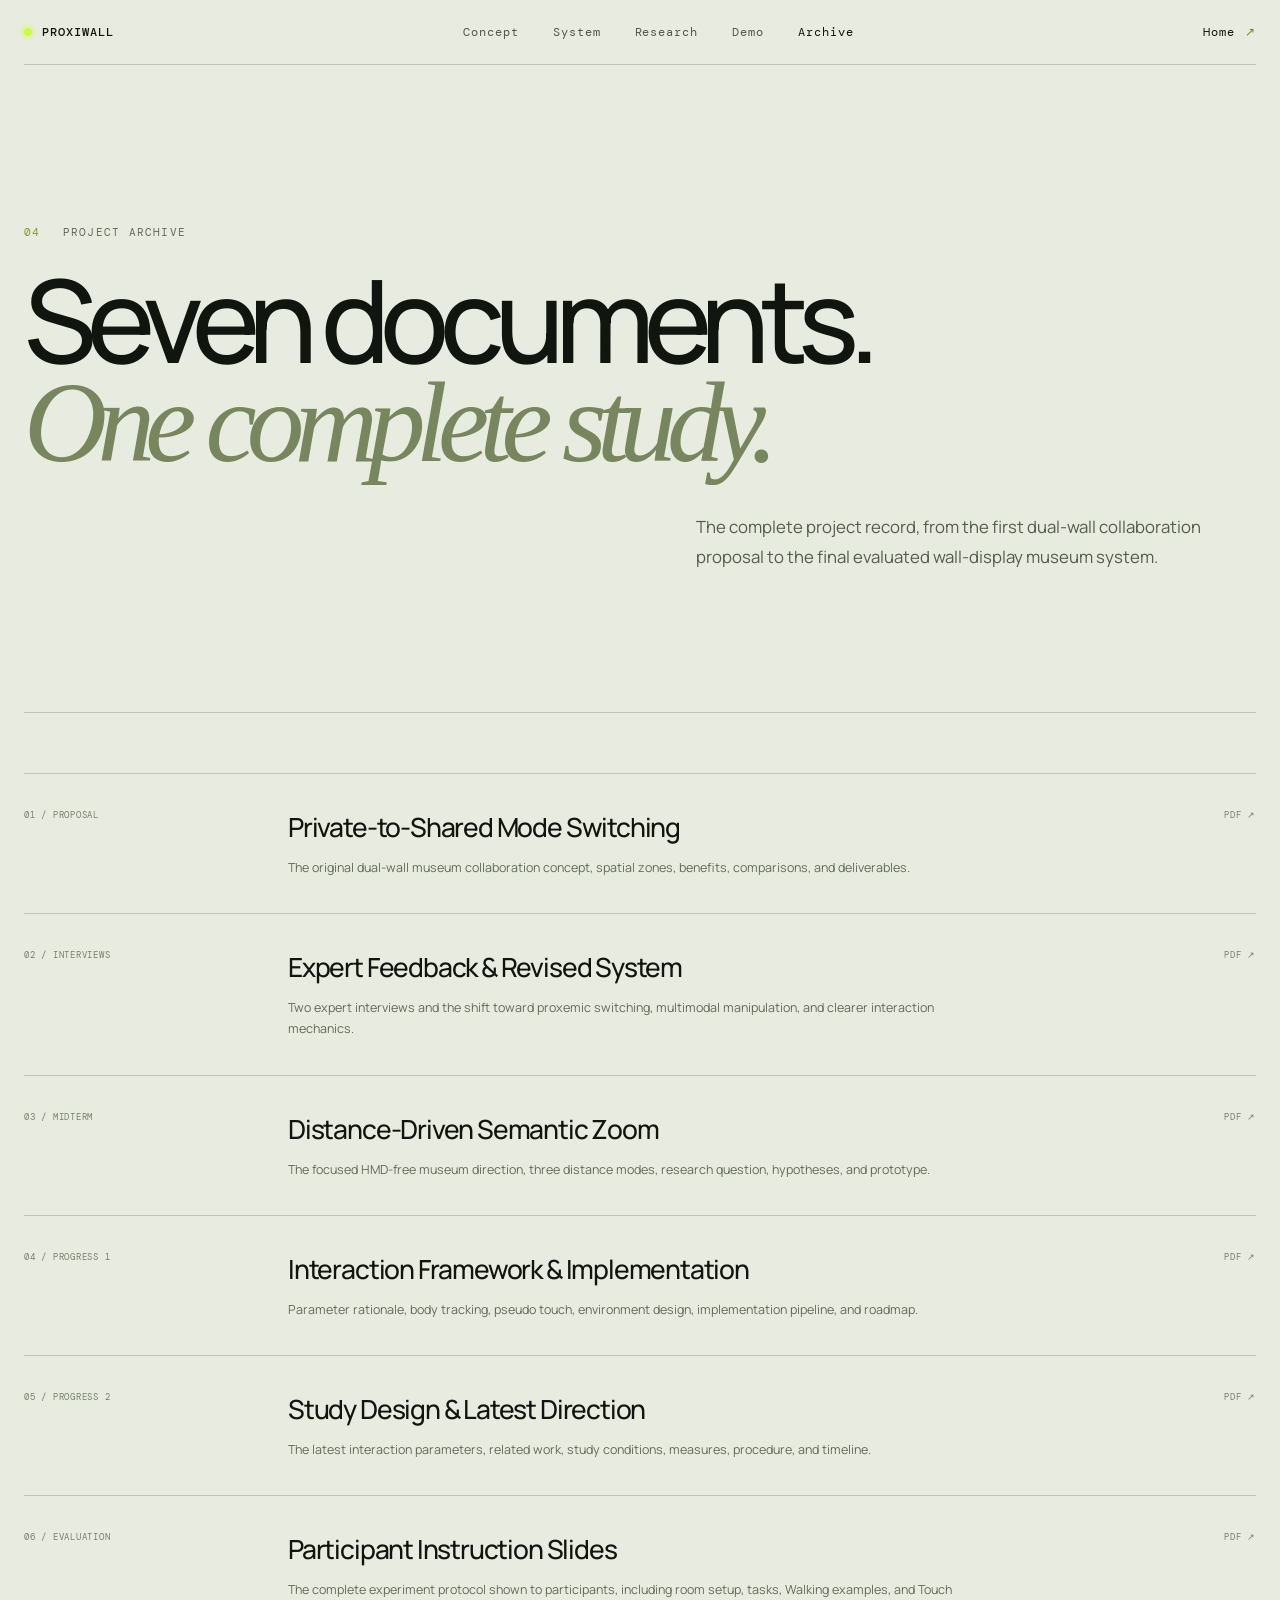
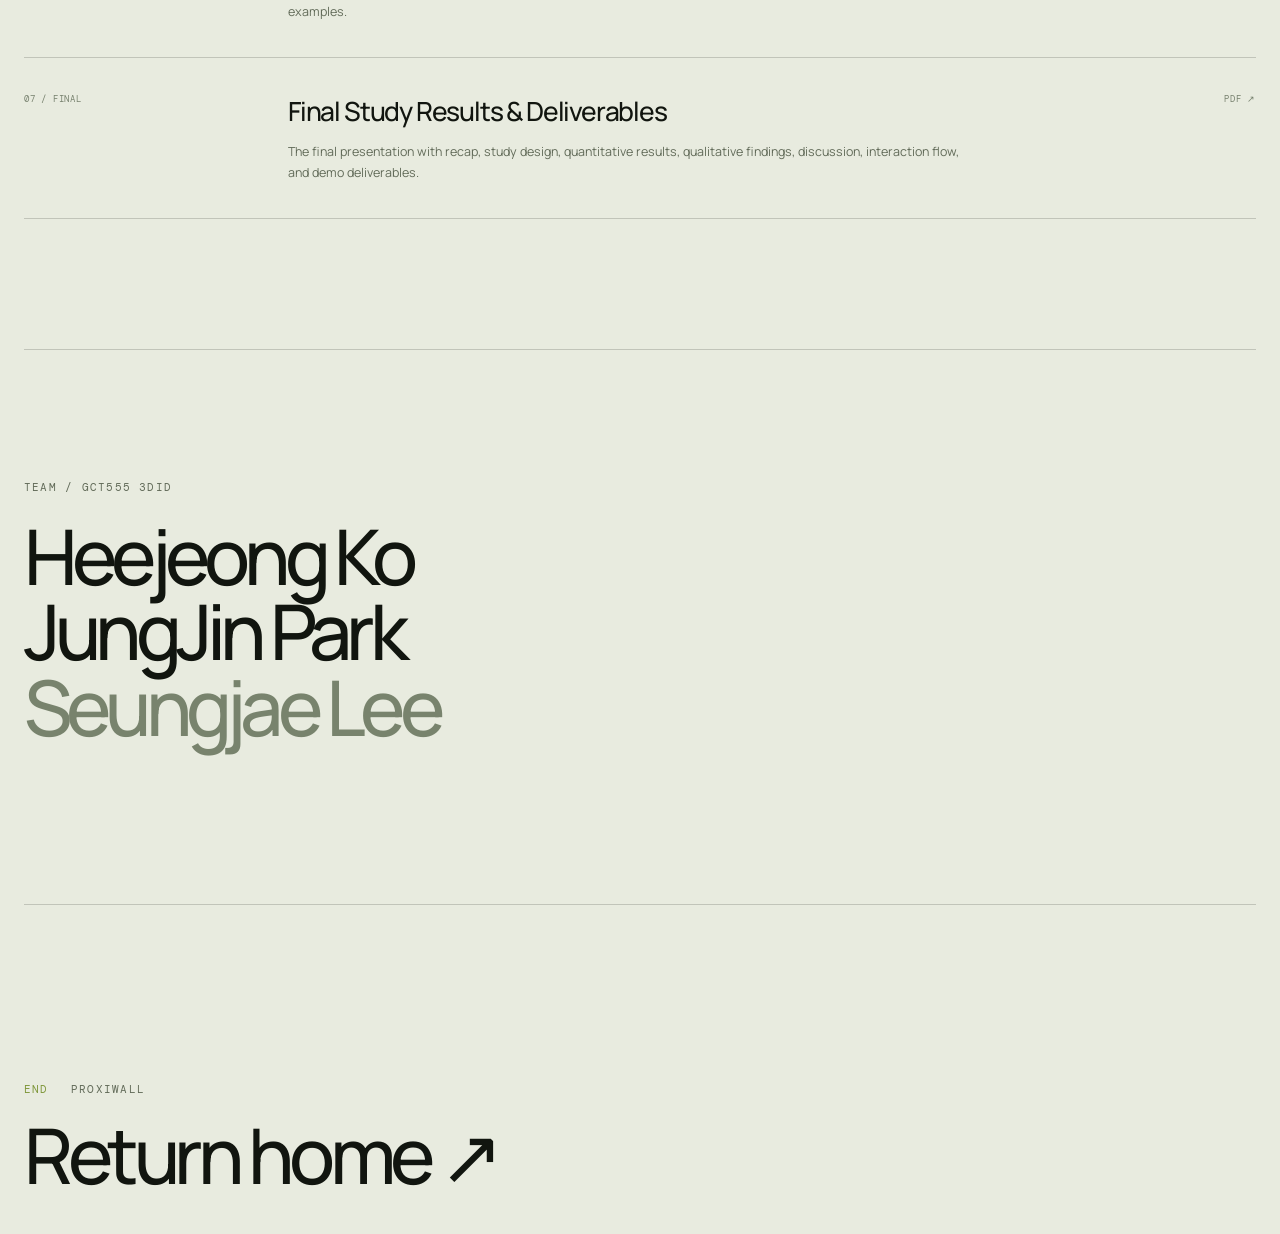
==== commit 902880ee: "Add demo page and interactive wall candidates" ====
--- a/archive.html
+++ b/archive.html
@@ -1,5 +1,5 @@
 <!doctype html><html lang="en"><head><meta charset="UTF-8"><meta name="viewport" content="width=device-width,initial-scale=1"><title>Archive — ProxiWall</title><link rel="preconnect" href="https://fonts.googleapis.com"><link rel="preconnect" href="https://fonts.gstatic.com" crossorigin><link href="https://fonts.googleapis.com/css2?family=DM+Mono:wght@300;400;500&family=Manrope:wght@400;500;600;700&display=swap" rel="stylesheet"><link rel="stylesheet" href="./styles.css"></head><body>
-<header class="site-header"><a class="wordmark" href="./index.html"><span class="wordmark-dot"></span>PROXIWALL</a><nav><a href="./concept.html">Concept</a><a href="./system.html">System</a><a href="./research.html">Research</a><a class="active" href="./archive.html">Archive</a></nav><a class="header-cta" href="./index.html">Home <span>↗</span></a></header>
+<header class="site-header"><a class="wordmark" href="./index.html"><span class="wordmark-dot"></span>PROXIWALL</a><nav><a href="./concept.html">Concept</a><a href="./system.html">System</a><a href="./research.html">Research</a><a href="./demo.html">Demo</a><a class="active" href="./archive.html">Archive</a></nav><a class="header-cta" href="./index.html">Home <span>↗</span></a></header>
 <main class="page-shell"><section class="page-hero"><p class="eyebrow"><span>04</span> Project Archive</p><h1>Seven documents.<br><em>One complete study.</em></h1><p class="lede">The complete project record, from the first dual-wall collaboration proposal to the final evaluated wall-display museum system.</p></section>
 <section class="archive-list">
   <a href="./assets/docs/proxiwall-proposal.pdf"><span>01 / PROPOSAL</span><div><h2>Private-to-Shared Mode Switching</h2><p>The original dual-wall museum collaboration concept, spatial zones, benefits, comparisons, and deliverables.</p></div><b>PDF ↗</b></a>
--- a/styles.css
+++ b/styles.css
@@ -336,6 +336,89 @@
   box-shadow: 30px 0 90px rgba(199, 255, 69, 0.04);
 }
 
+.wall-screen {
+  position: absolute;
+  inset: 16px;
+  overflow: hidden;
+  border: 1px solid rgba(232,235,223,.16);
+  background:
+    radial-gradient(circle at var(--focus-x, 50%) var(--focus-y, 50%), rgba(199,255,69,.16), transparent 26%),
+    linear-gradient(180deg, rgba(232,235,223,.08), rgba(232,235,223,.015));
+}
+
+.wall-mode-tag {
+  position: absolute;
+  z-index: 4;
+  top: 13px;
+  left: 13px;
+  padding: 6px 8px;
+  background: rgba(17,21,15,.58);
+  color: var(--acid);
+  font-family: var(--mono);
+  font-size: .52rem;
+  letter-spacing: .08em;
+}
+
+.candidate-stage {
+  position: absolute;
+  inset: 54px 16px 82px;
+}
+
+.candidate-card {
+  position: absolute;
+  left: 50%;
+  top: 50%;
+  width: var(--card-w, 34px);
+  height: var(--card-h, 44px);
+  border: 1px solid rgba(232,235,223,.32);
+  border-radius: 999px 999px 10px 10px;
+  background:
+    radial-gradient(circle at 50% 28%, rgba(255,255,255,.85), rgba(232,235,223,.24) 36%, rgba(199,255,69,.18) 70%),
+    rgba(232,235,223,.08);
+  box-shadow: 0 0 24px rgba(199,255,69,.08);
+  opacity: var(--candidate-opacity, .45);
+  transform: translate(-50%, -50%) translate(var(--candidate-x, 0), var(--candidate-y, 0)) scale(var(--candidate-scale, 1));
+  transition: transform 240ms ease, opacity 180ms ease, width 240ms ease, height 240ms ease, border-color 180ms ease, background 180ms ease;
+}
+
+.candidate-card.is-active {
+  border-color: var(--acid);
+  background:
+    radial-gradient(circle at 50% 25%, #fff, rgba(199,255,69,.38) 42%, rgba(232,235,223,.2) 72%),
+    rgba(199,255,69,.18);
+  box-shadow: 0 0 34px rgba(199,255,69,.34);
+}
+
+.candidate-caption {
+  position: absolute;
+  z-index: 4;
+  left: 13px;
+  right: 13px;
+  bottom: 13px;
+  padding-top: 12px;
+  border-top: 1px solid rgba(232,235,223,.14);
+}
+
+.candidate-caption b,
+.candidate-caption small {
+  display: block;
+  font-family: var(--mono);
+  font-weight: 400;
+  letter-spacing: .06em;
+}
+
+.candidate-caption b {
+  color: var(--paper);
+  font-size: .58rem;
+}
+
+.candidate-caption small {
+  margin-top: 5px;
+  color: #8e9984;
+  font-size: .48rem;
+  text-transform: uppercase;
+}
+
 .wall-plane span {
   position: absolute;
   right: -4px;
@@ -1921,10 +2004,18 @@
   margin-bottom: 18px;
 }
 
+.result-figure-grid + .result-figure-wide {
+  margin-top: 18px;
+}
+
 .result-figure-grid {
   display: grid;
   grid-template-columns: repeat(2,1fr);
   gap: 18px;
+}
+
+.result-figure-span {
+  grid-column: 1 / -1;
 }
 
 .result-figure figcaption {
@@ -2001,6 +2092,266 @@
   font-weight: 500;
 }
 
+.demo-showcase,
+.demo-library {
+  padding: 130px 0;
+  border-bottom: 1px solid var(--line);
+}
+
+.demo-feature-card {
+  margin: 70px 0 0;
+  display: grid;
+  grid-template-columns: minmax(0, 1.15fr) minmax(320px, .45fr);
+  border: 1px solid var(--line);
+  background: rgba(255,255,255,.18);
+}
+
+.demo-media-frame {
+  padding: 14px;
+  border-right: 1px solid var(--line);
+}
+
+.demo-media-frame img {
+  display: block;
+  width: 100%;
+  aspect-ratio: 16 / 9;
+  object-fit: cover;
+  border: 1px solid rgba(17,21,15,.12);
+  background: #11150f;
+}
+
+.demo-feature-card figcaption {
+  padding: 34px;
+  display: flex;
+  flex-direction: column;
+  justify-content: flex-end;
+}
+
+.demo-feature-card figcaption span,
+.demo-grid-list span {
+  color: #77816e;
+  font-family: var(--mono);
+  font-size: .58rem;
+  letter-spacing: .08em;
+}
+
+.demo-feature-card strong {
+  margin-top: auto;
+  font-size: clamp(2rem,3vw,3.1rem);
+  line-height: .95;
+  letter-spacing: -.07em;
+  font-weight: 500;
+}
+
+.demo-feature-card p,
+.demo-grid-list p {
+  margin: 18px 0 0;
+  color: #626b59;
+  font-size: .78rem;
+  line-height: 1.7;
+}
+
+.demo-grid-list {
+  margin-top: 55px;
+  display: grid;
+  grid-template-columns: repeat(3,1fr);
+  border-top: 1px solid var(--line);
+  border-bottom: 1px solid var(--line);
+}
+
+.demo-grid-list article {
+  min-height: 280px;
+  padding: 28px;
+  border-right: 1px solid var(--line);
+  background: rgba(255,255,255,.12);
+}
+
+.demo-grid-list article:last-child {
+  border-right: 0;
+}
+
+.demo-grid-list h3 {
+  margin: 96px 0 0;
+  font-size: 1.45rem;
+  line-height: 1.1;
+  letter-spacing: -.045em;
+  font-weight: 500;
+}
+
+.demo-placeholder {
+  opacity: .7;
+}
+
+.youtube-card-grid {
+  margin-top: 70px;
+  display: grid;
+  grid-template-columns: repeat(3,1fr);
+  gap: 18px;
+}
+
+.youtube-card {
+  padding: 0;
+  border: 1px solid var(--line);
+  background: rgba(255,255,255,.18);
+  color: inherit;
+  font: inherit;
+  text-align: left;
+  cursor: pointer;
+  transition: transform 180ms ease, background 180ms ease;
+}
+
+.youtube-card:hover {
+  transform: translateY(-4px);
+  background: rgba(255,255,255,.35);
+}
+
+.youtube-card.is-pending {
+  cursor: default;
+}
+
+.youtube-card.is-pending:hover {
+  transform: none;
+}
+
+.youtube-thumb {
+  position: relative;
+  display: block;
+  aspect-ratio: 16 / 9;
+  overflow: hidden;
+  border-bottom: 1px solid var(--line);
+  background:
+    linear-gradient(135deg, rgba(17,21,15,.72), rgba(119,134,94,.55)),
+    repeating-linear-gradient(90deg, rgba(255,255,255,.16) 0 1px, transparent 1px 16px);
+}
+
+.youtube-thumb.has-image {
+  background-size: cover;
+  background-position: center;
+}
+
+.youtube-thumb i {
+  position: absolute;
+  top: 16px;
+  left: 16px;
+  color: rgba(255,255,255,.78);
+  font-family: var(--mono);
+  font-size: .58rem;
+  font-style: normal;
+  letter-spacing: .08em;
+}
+
+.youtube-thumb b {
+  position: absolute;
+  right: 18px;
+  bottom: 16px;
+  width: 54px;
+  height: 54px;
+  display: grid;
+  place-items: center;
+  border-radius: 50%;
+  background: var(--acid);
+  color: var(--ink);
+  font-size: 1.15rem;
+  font-weight: 500;
+}
+
+.youtube-card.is-pending .youtube-thumb b {
+  background: rgba(255,255,255,.65);
+}
+
+.youtube-meta {
+  display: block;
+  padding: 26px 26px 0;
+  color: #77816e;
+  font-family: var(--mono);
+  font-size: .58rem;
+  letter-spacing: .08em;
+}
+
+.youtube-card strong {
+  display: block;
+  padding: 88px 26px 0;
+  font-size: 1.65rem;
+  line-height: 1.05;
+  letter-spacing: -.055em;
+  font-weight: 500;
+}
+
+.youtube-card p {
+  margin: 0;
+  padding: 18px 26px 28px;
+  color: #626b59;
+  font-size: .78rem;
+  line-height: 1.7;
+}
+
+.youtube-modal[hidden] {
+  display: none;
+}
+
+.youtube-modal {
+  position: fixed;
+  inset: 0;
+  z-index: 50;
+  display: grid;
+  place-items: center;
+  padding: 24px;
+}
+
+.youtube-modal-backdrop {
+  position: absolute;
+  inset: 0;
+  border: 0;
+  background: rgba(17,21,15,.72);
+}
+
+.youtube-modal-panel {
+  position: relative;
+  width: min(100%, 980px);
+  border: 1px solid rgba(255,255,255,.28);
+  background: var(--paper);
+  box-shadow: 0 28px 80px rgba(17,21,15,.35);
+}
+
+.youtube-modal-top {
+  padding: 18px 20px;
+  display: flex;
+  align-items: center;
+  justify-content: space-between;
+  gap: 20px;
+  border-bottom: 1px solid var(--line);
+}
+
+.youtube-modal-top h2 {
+  margin: 0;
+  font-size: 1.05rem;
+  letter-spacing: -.03em;
+  font-weight: 500;
+}
+
+.youtube-modal-top button {
+  border: 0;
+  background: transparent;
+  color: #626b59;
+  font-family: var(--mono);
+  font-size: .62rem;
+  letter-spacing: .08em;
+  text-transform: uppercase;
+  cursor: pointer;
+}
+
+.youtube-player {
+  aspect-ratio: 16 / 9;
+  background: #11150f;
+}
+
+.youtube-player iframe {
+  display: block;
+  width: 100%;
+  height: 100%;
+  border: 0;
+}
+
 .archive-list {
   padding: 60px 0 130px;
 }
@@ -2117,8 +2468,14 @@
 
   .instruction-feature,
   .instruction-condition,
-  .instruction-block {
+  .instruction-block,
+  .demo-feature-card {
     grid-template-columns: 1fr;
+  }
+
+  .demo-media-frame {
+    border-right: 0;
+    border-bottom: 1px solid var(--line);
   }
 
   .protocol-flow {
@@ -2200,6 +2557,8 @@
   .subjective-grid,
   .discussion-grid,
   .final-quotes,
+  .demo-grid-list,
+  .youtube-card-grid,
   .instruction-grid,
   .result-figure-grid,
   .setup-facts,
@@ -2223,11 +2582,18 @@
     border-bottom: 1px solid var(--line);
   }
 
+  .demo-grid-list article {
+    min-height: auto;
+    border-right: 0;
+    border-bottom: 1px solid var(--line);
+  }
+
   .study-facts article:last-child,
   .result-metrics article:last-child,
   .result-interpretation article:last-child,
   .subjective-grid article:last-child,
-  .discussion-grid article:last-child {
+  .discussion-grid article:last-child,
+  .demo-grid-list article:last-child {
     border-bottom: 0;
   }
 
